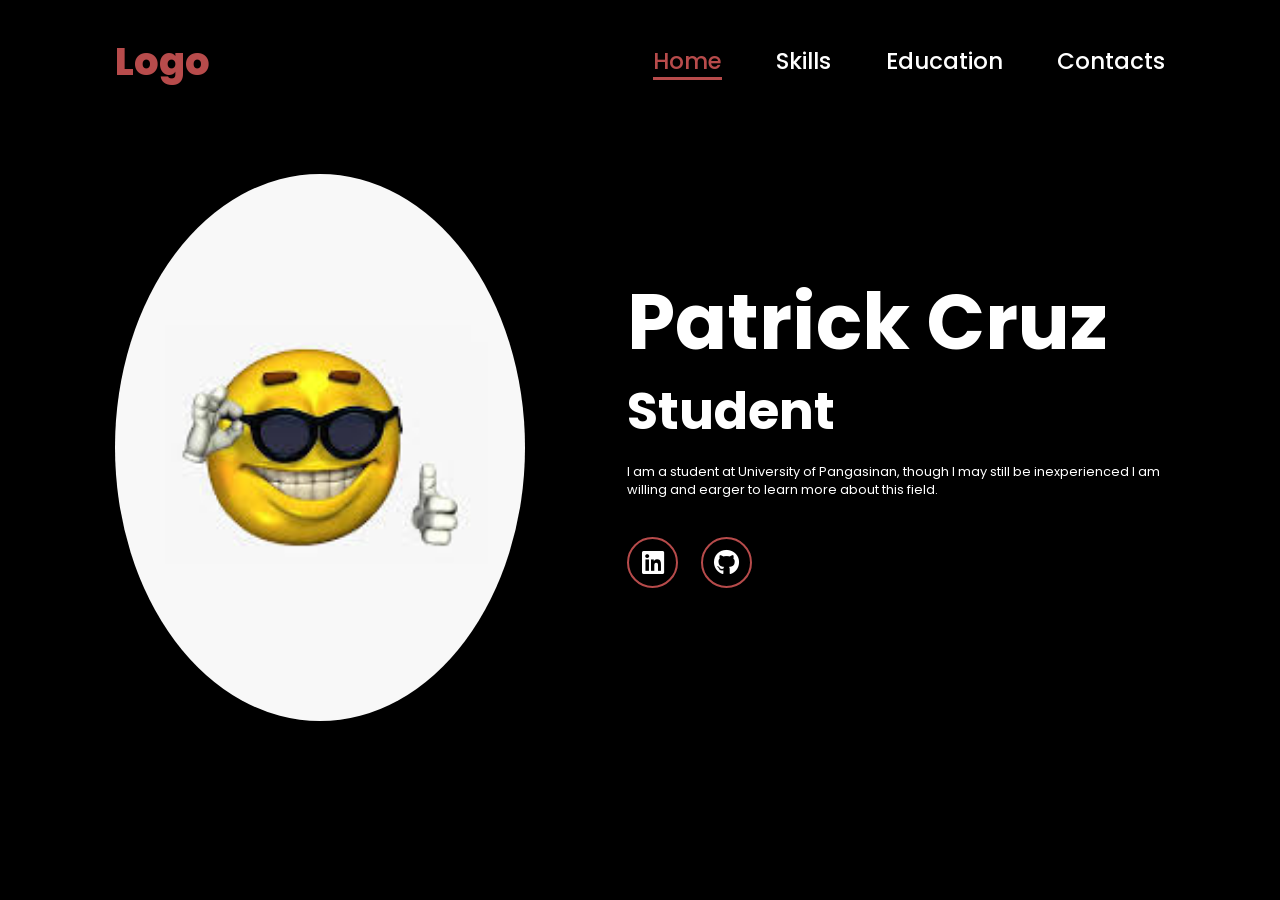
==== index.html @ 8e13d336 "Update index.html" ====
<!DOCTYPE html>
<html lang="en">
<head>
    <meta charset="UTF-8">
    <meta name="viewport" content="width=device-width, initial-scale=1.0">
    <link rel="stylesheet" href="https://cdnjs.cloudflare.com/ajax/libs/font-awesome/6.5.2/css/all.min.css">
    <link rel="stylesheet" href="style.css">
    <title>Patrick Cruz's Portfolio</title>
</head>
<body>
    <header>
        <a href="" class="logo">Logo</a>
        <nav>
            <a href="#" class="active">Home</a>
            <a href="#">Skills</a>
            <a href="#">Education</a>
            <a href="#">Contacts</a>
        </nav>
    </header>
    <section class="home">
        <div class="home-pfp">
            <img src="Images\filler.png" alt="Picture of me">
        </div>
        <div class="home-content">
            <h1>Patrick Cruz</h1>
            <h3>Student</h3>
            <p>
                I am a student at University of Pangasinan, though I may still be inexperienced I am willing
                and earger to learn more about this field.
            </p>
            <div class="social-icns">
                <a href="https://www.linkedin.com/in/cruz-patrick0921/"><i class="fa-brands fa-linkedin"></i></a>
                <a href="https://github.com/Aerythox"><i class="fa-brands fa-github"></i></a>
            </div>
        </div>

    </section>
</body>
</html>
---- style.css ----
@import url('https://fonts.googleapis.com/css2?family=Poppins:wght@100;200;300;400;500;600&display=swap%27');

*{
    margin: 0;
    padding: 0;
    box-sizing: border-box;
    text-decoration: none;
    border: none;
    outline: none;
    font-family: 'Poppins', sans-serif;
}

html{
    font-size: 80%;
}

body{
    width: 100%;
    height: 100vh;
    overflow-x: hidden;
    background-color: black;
    color: white;
}

header{
    margin-top: 20px;
    position: fixed;
    left: 0;
    right: 0;
    width: 100%;
    padding: 1rem 9%;
    background-color: transparent;
    filter: drop-shadow(10px);
    display: flex;
    justify-content: space-between;
    align-items: center;
    z-index: 100;
}

.logo{
    font-size: 3rem;
    color: #b74b4b;
    font-weight: 800;
    cursor: pointer;
    transition: 0.5 ease;
}

.logo:hover{
    transform: scale(1.1);
}

nav a{
    font-size: 1.8rem;
    color: white;
    margin-left: 4rem;
    font-weight: 500;
    transition: 0.3 ease;
    border-bottom: 3px solid transparent;
}

nav a:hover,
nav a.active{
    color: #b74b4b;
    border-bottom: 3px solid #b74b4b;

}

@media(max-width:995px){
    nav{
        position: absolute;
        top: 100%;
        right: 0;
        width: 40%;
        border-left: 3px solid #b74b4b;
        border-bottom: 3px solid #b74b4b;
        border-bottom-left-radius: 2rem;
        padding: 1rem solid;
        background-color: #161616;
        border-top: 0.1rem solid rgba(0, 0, 0, 1);
    }

    nav.active{
        display: block;
    }

    nav a{
        display: block;
        font-size: 2rem;
        margin: 3rem 0rem;
    }

    nav a:hover,
    nav a.active{
        padding: 1 rem;
        border-radius: 0.5rem;
        border-bottom: 0.5rem solid #b74b4b;
    }
}

section{
    min-height: 100vh;
    padding: 5rem 9% 5rem;
}

.home{
    display: flex;
    justify-content: center;
    align-items: center;
    gap: 8rem;
    background-color: black;
}

.home-content h1{
    font-size: 6rem;
    font-weight: 700;
    line-height: 1.3;
}

span{
    color: #b74b4b;
}

.home-content h3{
    font-size: 4rem;
    margin-bottom: 1rem;
    font-weight: 700;
}

.home-pfp{
    border-radius: 50%;
}

.home-pfp img{
    position: relative;
    width: 32vw;
    border-radius: 50%;
    box-shadow: 0 0 25px solid #b74b4b;
    cursor: pointer;
    transition: 0.2 linear;
}

.home-pfp img:hover{
    font-size: 1.8rem;
    font-weight: 500;
}

.social-icns a{
     display: inline-flex;
     justify-content: center;
     align-items: center;
     width: 4rem;
     height: 4rem;
     background-color: transparent;
     border: 0.2rem solid #b74b4b;
     font-size: 2rem;
     border-radius: 50%;
     margin: 3rem 1.5rem 3rem 0;
     transition: 0.3 ease;
     color: white;
}

.social-icns a:hover{
    color: black;
    transform: scale(1.3) translateY(-5px);
    background-color: #b74b4b;
    box-shadow: 0 0 25px #b74b4b;
}
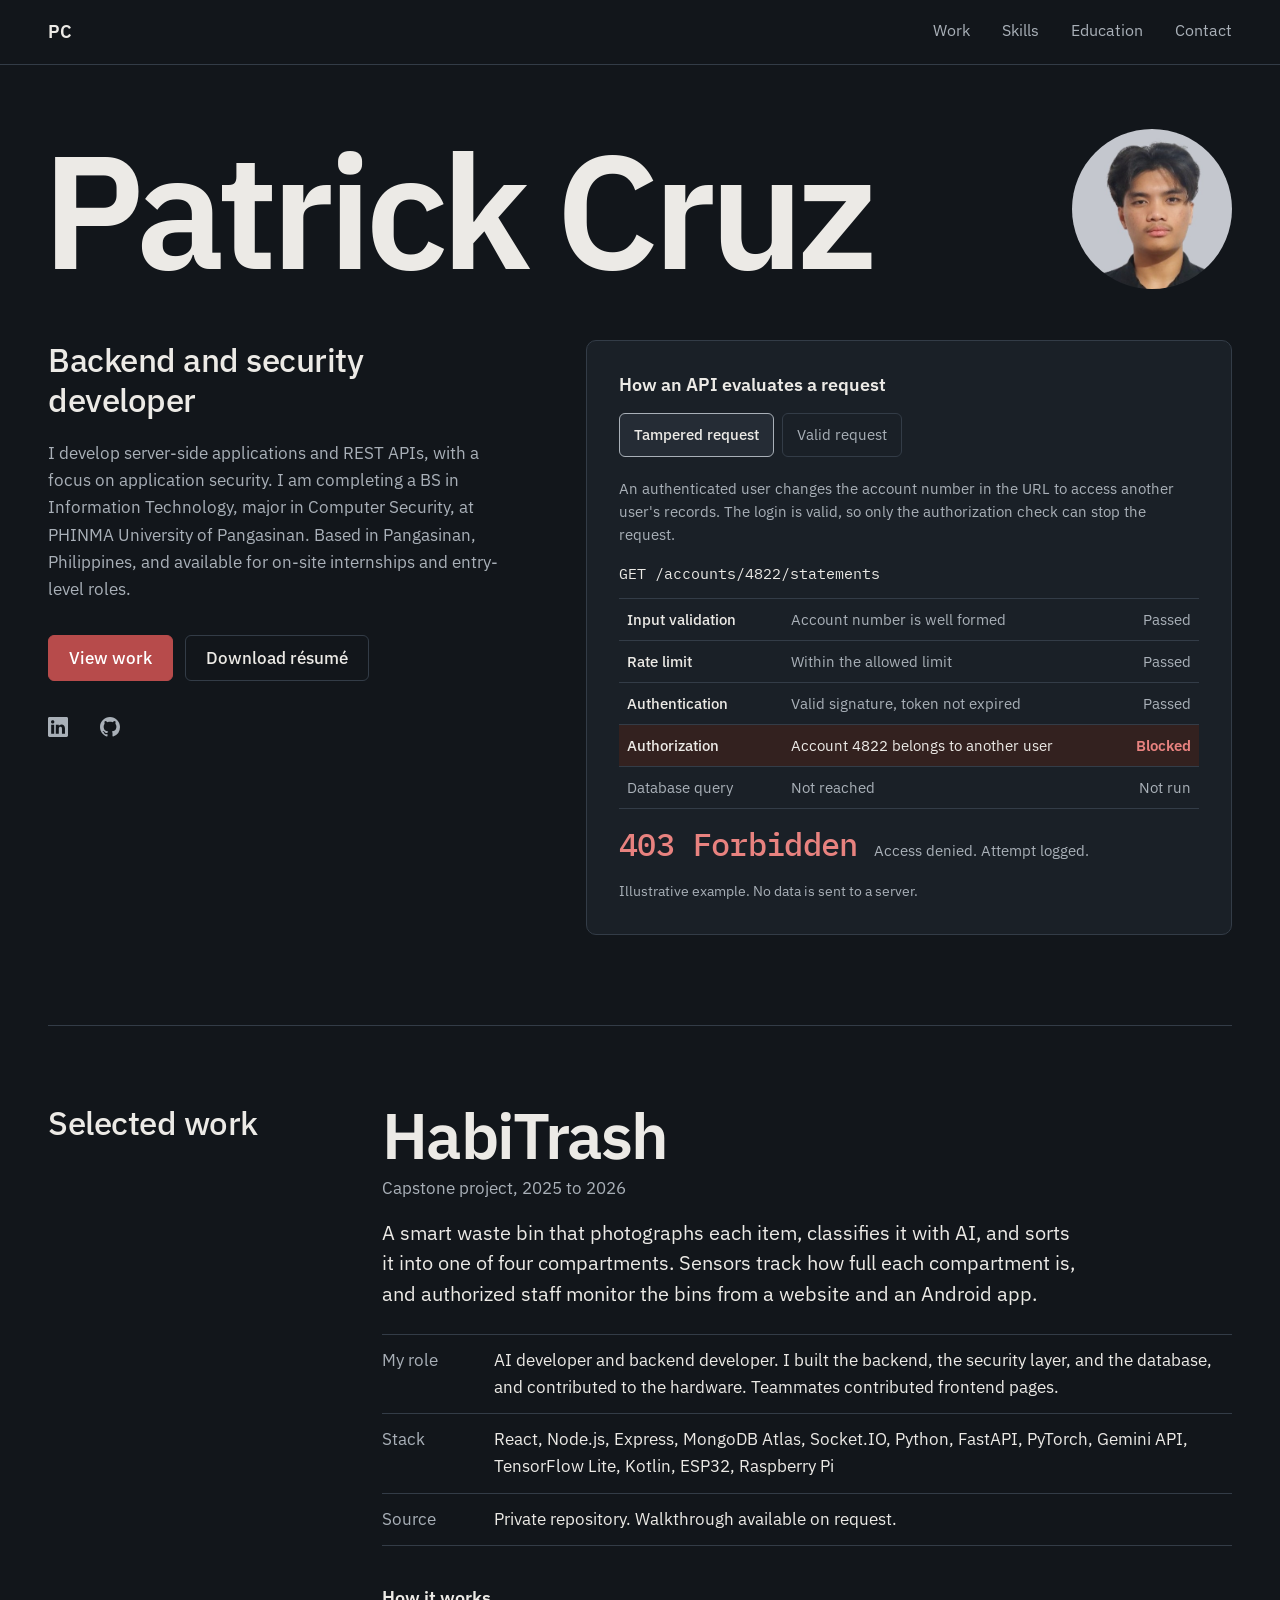
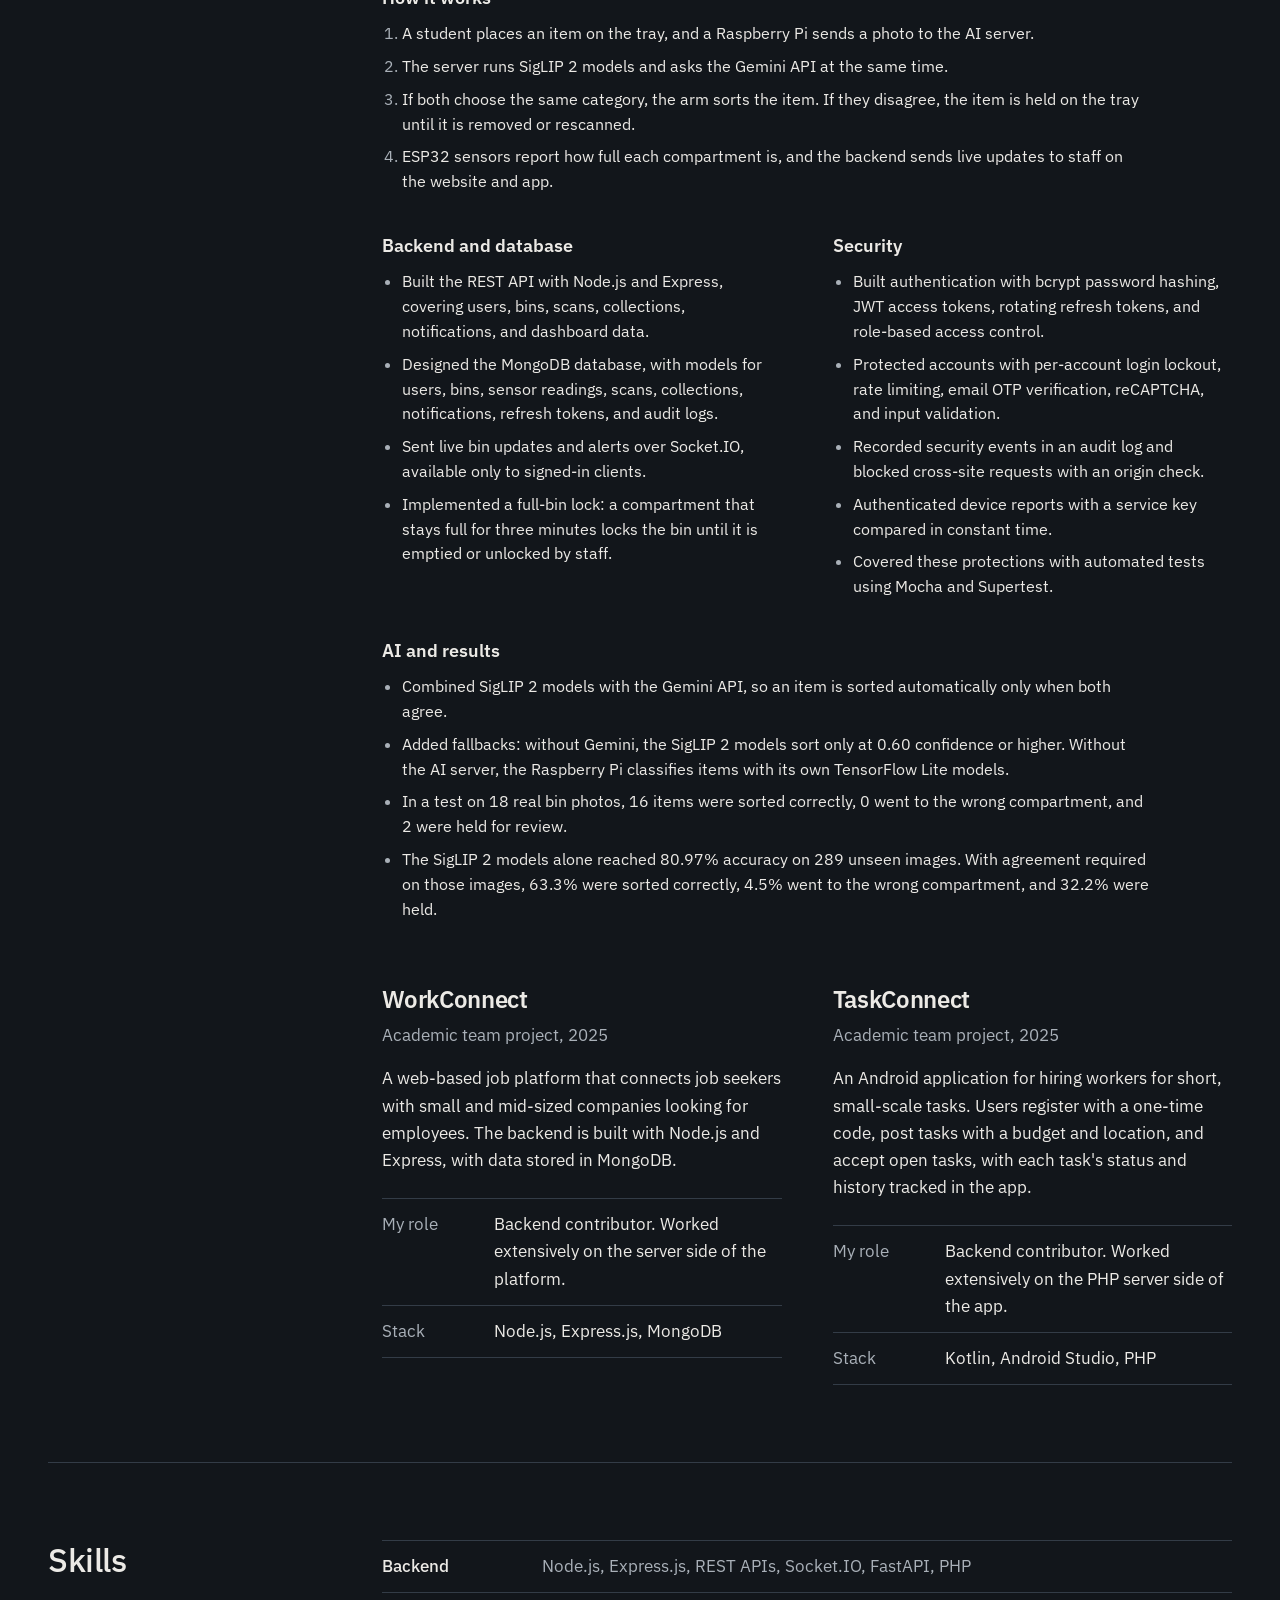
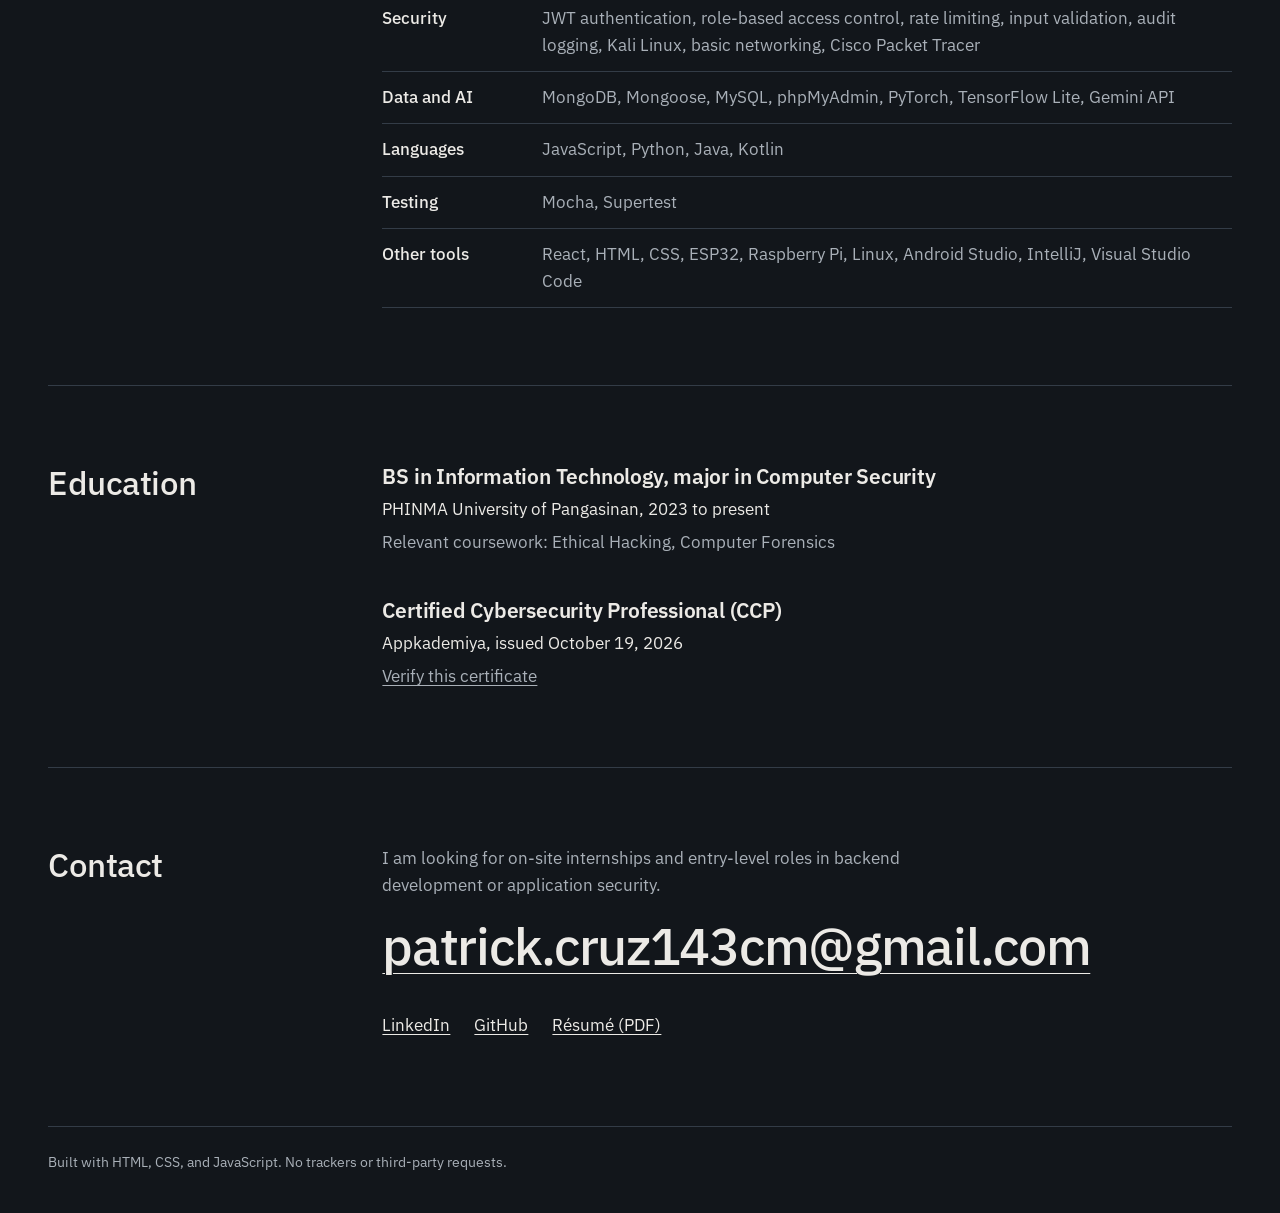
==== commit fe63d253: "ver11.5.26 Major rework" ====
--- a/index.html
+++ b/index.html
@@ -1,39 +1,236 @@
-<!DOCTYPE html>
-<html lang="en">
-<head>
-    <meta charset="UTF-8">
-    <meta name="viewport" content="width=device-width, initial-scale=1.0">
-    <link rel="stylesheet" href="https://cdnjs.cloudflare.com/ajax/libs/font-awesome/6.5.2/css/all.min.css">
-    <link rel="stylesheet" href="style.css">
-    <title>Patrick Cruz's Portfolio</title>
-</head>
-<body>
-    <header>
-        <a href="" class="logo">Logo</a>
-        <nav>
-            <a href="#" class="active">Home</a>
-            <a href="#">Skills</a>
-            <a href="#">Education</a>
-            <a href="#">Contacts</a>
-        </nav>
-    </header>
-    <section class="home">
-        <div class="home-pfp">
-            <img src="Images\filler.png" alt="Picture of me">
-        </div>
-        <div class="home-content">
-            <h1>Patrick Cruz</h1>
-            <h3>Student</h3>
-            <p>
-                I am a student at University of Pangasinan, though I may still be inexperienced I am willing
-                and earger to learn more about this field.
-            </p>
-            <div class="social-icns">
-                <a href="https://www.linkedin.com/in/cruz-patrick0921/"><i class="fa-brands fa-linkedin"></i></a>
-                <a href="https://github.com/Aerythox"><i class="fa-brands fa-github"></i></a>
-            </div>
-        </div>
-
-    </section>
-</body>
-</html>+<!DOCTYPE html>
+<html lang="en">
+<head>
+    <meta charset="UTF-8">
+    <meta name="viewport" content="width=device-width, initial-scale=1">
+    <meta http-equiv="Content-Security-Policy" content="default-src 'none'; style-src 'self'; script-src 'self'; font-src 'self'; img-src 'self'; base-uri 'none'; form-action 'none'">
+    <meta name="referrer" content="no-referrer">
+    <title>Patrick Cruz, backend and security developer</title>
+    <meta name="description" content="Patrick Cruz is a backend and security developer completing a BS in Information Technology, major in Computer Security, at PHINMA University of Pangasinan. Based in Pangasinan, Philippines, and available for on-site internships and entry-level roles.">
+    <link rel="canonical" href="https://aerythox.github.io/">
+    <meta property="og:type" content="website">
+    <meta property="og:url" content="https://aerythox.github.io/">
+    <meta property="og:title" content="Patrick Cruz, backend and security developer">
+    <meta property="og:description" content="Backend and security developer based in Pangasinan, Philippines. Available for on-site internships and entry-level roles.">
+    <meta property="og:image" content="https://aerythox.github.io/assets/img/social-preview.png">
+    <meta property="og:image:alt" content="Patrick Cruz, backend and security developer">
+    <meta name="twitter:card" content="summary_large_image">
+    <link rel="icon" href="favicon.svg" type="image/svg+xml">
+    <link rel="preload" href="assets/fonts/ibm-plex-sans-latin-600-normal.woff2" as="font" type="font/woff2" crossorigin>
+    <link rel="stylesheet" href="style.css">
+    <script src="script.js" defer></script>
+</head>
+<body>
+    <a class="skip-link" href="#main">Skip to content</a>
+
+    <header class="site-header">
+        <div class="page site-header-inner">
+            <a class="monogram" href="#top" aria-label="Patrick Cruz, back to top">PC</a>
+            <button class="menu-toggle" type="button" aria-expanded="false" aria-controls="site-nav">Menu</button>
+            <nav id="site-nav" class="site-nav" aria-label="Main">
+                <a href="#work">Work</a>
+                <a href="#skills">Skills</a>
+                <a href="#education">Education</a>
+                <a href="#contact">Contact</a>
+            </nav>
+        </div>
+    </header>
+
+    <main id="main">
+        <section id="top" class="hero page">
+            <div class="hero-top">
+                <h1 class="hero-name">Patrick Cruz</h1>
+                <img class="hero-photo" src="assets/img/patrick-cruz.jpg" width="391" height="391" alt="Portrait of Patrick Cruz">
+            </div>
+
+            <div class="hero-grid">
+                <div class="hero-intro">
+                    <p class="hero-role">Backend and security developer</p>
+                    <p class="hero-summary">
+                        I develop server-side applications and REST APIs, with a focus on application security.
+                        I am completing a BS in Information Technology, major in Computer Security, at PHINMA
+                        University of Pangasinan. Based in Pangasinan, Philippines, and available for on-site
+                        internships and entry-level roles.
+                    </p>
+                    <div class="hero-actions">
+                        <a class="button button-primary" href="#work">View work</a>
+                        <a class="button" href="resume.pdf">Download résumé</a>
+                    </div>
+                    <div class="social-links">
+                        <a href="https://www.linkedin.com/in/cruz-patrick0921/" rel="noopener" aria-label="Patrick Cruz on LinkedIn">
+                            <svg viewBox="0 0 16 16" width="20" height="20" aria-hidden="true" focusable="false"><path fill="currentColor" d="M0 1.146C0 .513.526 0 1.175 0h13.65C15.474 0 16 .513 16 1.146v13.708c0 .633-.526 1.146-1.175 1.146H1.175C.526 16 0 15.487 0 14.854V1.146zm4.943 12.248V6.169H2.542v7.225h2.401zm-1.2-8.212c.837 0 1.358-.554 1.358-1.248-.015-.709-.52-1.248-1.342-1.248-.822 0-1.359.54-1.359 1.248 0 .694.521 1.248 1.327 1.248h.016zm4.908 8.212V9.359c0-.216.016-.432.08-.586.173-.431.568-.878 1.232-.878.869 0 1.216.662 1.216 1.634v3.865h2.401V9.25c0-2.22-1.184-3.252-2.764-3.252-1.274 0-1.845.7-2.165 1.193v.025h-.016a5.54 5.54 0 0 1 .016-.025V6.169h-2.4c.03.678 0 7.225 0 7.225h2.4z"/></svg>
+                        </a>
+                        <a href="https://github.com/Aerythox" rel="noopener" aria-label="Patrick Cruz on GitHub">
+                            <svg viewBox="0 0 16 16" width="20" height="20" aria-hidden="true" focusable="false"><path fill="currentColor" d="M8 0C3.58 0 0 3.58 0 8c0 3.54 2.29 6.53 5.47 7.59.4.07.55-.17.55-.38 0-.19-.01-.82-.01-1.49-2.01.37-2.53-.49-2.69-.94-.09-.23-.48-.94-.82-1.13-.28-.15-.68-.52-.01-.53.63-.01 1.08.58 1.23.82.72 1.21 1.87.87 2.33.66.07-.52.28-.87.51-1.07-1.78-.2-3.64-.89-3.64-3.95 0-.87.31-1.59.82-2.15-.08-.2-.36-1.02.08-2.12 0 0 .67-.21 2.2.82.64-.18 1.32-.27 2-.27.68 0 1.36.09 2 .27 1.53-1.04 2.2-.82 2.2-.82.44 1.1.16 1.92.08 2.12.51.56.82 1.27.82 2.15 0 3.07-1.87 3.75-3.65 3.95.29.25.54.73.54 1.48 0 1.07-.01 1.93-.01 2.2 0 .21.15.46.55.38A8.013 8.013 0 0016 8c0-4.42-3.58-8-8-8z"/></svg>
+                        </a>
+                    </div>
+                </div>
+
+                <section class="trace" aria-labelledby="trace-title">
+                    <h2 id="trace-title" class="trace-title">How an API evaluates a request</h2>
+                    <div class="trace-controls" role="group" aria-label="Choose a request">
+                        <button type="button" class="trace-option" data-trace="changed" aria-pressed="true">Tampered request</button>
+                        <button type="button" class="trace-option" data-trace="valid" aria-pressed="false">Valid request</button>
+                    </div>
+
+                    <div class="trace-case" data-trace-case="changed">
+                        <p class="trace-explain">An authenticated user changes the account number in the URL to access another user's records. The login is valid, so only the authorization check can stop the request.</p>
+                        <p class="trace-request"><code>GET /accounts/4822/statements</code></p>
+                        <ol class="trace-steps">
+                            <li><span class="step-name">Input validation</span><span class="step-detail">Account number is well formed</span><span class="step-status">Passed</span></li>
+                            <li><span class="step-name">Rate limit</span><span class="step-detail">Within the allowed limit</span><span class="step-status">Passed</span></li>
+                            <li><span class="step-name">Authentication</span><span class="step-detail">Valid signature, token not expired</span><span class="step-status">Passed</span></li>
+                            <li class="is-blocked"><span class="step-name">Authorization</span><span class="step-detail">Account 4822 belongs to another user</span><span class="step-status">Blocked</span></li>
+                            <li class="is-skipped"><span class="step-name">Database query</span><span class="step-detail">Not reached</span><span class="step-status">Not run</span></li>
+                        </ol>
+                        <p class="trace-result is-blocked"><code>403 Forbidden</code><span>Access denied. Attempt logged.</span></p>
+                    </div>
+
+                    <div class="trace-case" data-trace-case="valid">
+                        <p class="trace-explain">The same user requests their own account. All checks pass, and the query uses bound parameters so that input cannot alter it.</p>
+                        <p class="trace-request"><code>GET /accounts/4821/statements</code></p>
+                        <ol class="trace-steps">
+                            <li><span class="step-name">Input validation</span><span class="step-detail">Account number is well formed</span><span class="step-status">Passed</span></li>
+                            <li><span class="step-name">Rate limit</span><span class="step-detail">Within the allowed limit</span><span class="step-status">Passed</span></li>
+                            <li><span class="step-name">Authentication</span><span class="step-detail">Valid signature, token not expired</span><span class="step-status">Passed</span></li>
+                            <li><span class="step-name">Authorization</span><span class="step-detail">Account 4821 belongs to this user</span><span class="step-status">Passed</span></li>
+                            <li><span class="step-name">Database query</span><span class="step-detail">Parameterized query executed</span><span class="step-status">Passed</span></li>
+                        </ol>
+                        <p class="trace-result"><code>200 OK</code><span>Records returned.</span></p>
+                    </div>
+
+                    <p class="trace-note">Illustrative example. No data is sent to a server.</p>
+                </section>
+            </div>
+        </section>
+
+        <section id="work" class="section page" aria-labelledby="work-title">
+            <h2 id="work-title" class="section-title">Selected work</h2>
+            <div class="section-body">
+                <article class="project project-featured">
+                    <h3 class="project-name">HabiTrash</h3>
+                    <p class="project-meta">Capstone project, 2025 to 2026</p>
+                    <p class="project-summary">A smart waste bin that photographs each item, classifies it with AI, and sorts it into one of four compartments. Sensors track how full each compartment is, and authorized staff monitor the bins from a website and an Android app.</p>
+                    <dl class="facts">
+                        <div><dt>My role</dt><dd>AI developer and backend developer. I built the backend, the security layer, and the database, and contributed to the hardware. Teammates contributed frontend pages.</dd></div>
+                        <div><dt>Stack</dt><dd>React, Node.js, Express, MongoDB Atlas, Socket.IO, Python, FastAPI, PyTorch, Gemini API, TensorFlow Lite, Kotlin, ESP32, Raspberry Pi</dd></div>
+                        <div><dt>Source</dt><dd>Private repository. Walkthrough available on request.</dd></div>
+                    </dl>
+
+                    <div class="case-details">
+                        <div class="case-block case-block-wide">
+                            <h4>How it works</h4>
+                            <ol>
+                                <li>A student places an item on the tray, and a Raspberry Pi sends a photo to the AI server.</li>
+                                <li>The server runs SigLIP 2 models and asks the Gemini API at the same time.</li>
+                                <li>If both choose the same category, the arm sorts the item. If they disagree, the item is held on the tray until it is removed or rescanned.</li>
+                                <li>ESP32 sensors report how full each compartment is, and the backend sends live updates to staff on the website and app.</li>
+                            </ol>
+                        </div>
+
+                        <div class="case-block">
+                            <h4>Backend and database</h4>
+                            <ul>
+                                <li>Built the REST API with Node.js and Express, covering users, bins, scans, collections, notifications, and dashboard data.</li>
+                                <li>Designed the MongoDB database, with models for users, bins, sensor readings, scans, collections, notifications, refresh tokens, and audit logs.</li>
+                                <li>Sent live bin updates and alerts over Socket.IO, available only to signed-in clients.</li>
+                                <li>Implemented a full-bin lock: a compartment that stays full for three minutes locks the bin until it is emptied or unlocked by staff.</li>
+                            </ul>
+                        </div>
+
+                        <div class="case-block">
+                            <h4>Security</h4>
+                            <ul>
+                                <li>Built authentication with bcrypt password hashing, JWT access tokens, rotating refresh tokens, and role-based access control.</li>
+                                <li>Protected accounts with per-account login lockout, rate limiting, email OTP verification, reCAPTCHA, and input validation.</li>
+                                <li>Recorded security events in an audit log and blocked cross-site requests with an origin check.</li>
+                                <li>Authenticated device reports with a service key compared in constant time.</li>
+                                <li>Covered these protections with automated tests using Mocha and Supertest.</li>
+                            </ul>
+                        </div>
+
+                        <div class="case-block case-block-wide">
+                            <h4>AI and results</h4>
+                            <ul>
+                                <li>Combined SigLIP 2 models with the Gemini API, so an item is sorted automatically only when both agree.</li>
+                                <li>Added fallbacks: without Gemini, the SigLIP 2 models sort only at 0.60 confidence or higher. Without the AI server, the Raspberry Pi classifies items with its own TensorFlow Lite models.</li>
+                                <li>In a test on 18 real bin photos, 16 items were sorted correctly, 0 went to the wrong compartment, and 2 were held for review.</li>
+                                <li>The SigLIP 2 models alone reached 80.97% accuracy on 289 unseen images. With agreement required on those images, 63.3% were sorted correctly, 4.5% went to the wrong compartment, and 32.2% were held.</li>
+                            </ul>
+                        </div>
+                    </div>
+                </article>
+
+                <div class="project-pair">
+                    <article class="project">
+                        <h3 class="project-name">WorkConnect</h3>
+                        <p class="project-meta">Academic team project, 2025</p>
+                        <p class="project-summary">A web-based job platform that connects job seekers with small and mid-sized companies looking for employees. The backend is built with Node.js and Express, with data stored in MongoDB.</p>
+                        <dl class="facts">
+                            <div><dt>My role</dt><dd>Backend contributor. Worked extensively on the server side of the platform.</dd></div>
+                            <div><dt>Stack</dt><dd>Node.js, Express.js, MongoDB</dd></div>
+                        </dl>
+                    </article>
+
+                    <article class="project">
+                        <h3 class="project-name">TaskConnect</h3>
+                        <p class="project-meta">Academic team project, 2025</p>
+                        <p class="project-summary">An Android application for hiring workers for short, small-scale tasks. Users register with a one-time code, post tasks with a budget and location, and accept open tasks, with each task's status and history tracked in the app.</p>
+                        <dl class="facts">
+                            <div><dt>My role</dt><dd>Backend contributor. Worked extensively on the PHP server side of the app.</dd></div>
+                            <div><dt>Stack</dt><dd>Kotlin, Android Studio, PHP</dd></div>
+                        </dl>
+                    </article>
+                </div>
+            </div>
+        </section>
+
+        <section id="skills" class="section page" aria-labelledby="skills-title">
+            <h2 id="skills-title" class="section-title">Skills</h2>
+            <div class="section-body">
+                <dl class="facts facts-large">
+                    <div><dt>Backend</dt><dd>Node.js, Express.js, REST APIs, Socket.IO, FastAPI, PHP</dd></div>
+                    <div><dt>Security</dt><dd>JWT authentication, role-based access control, rate limiting, input validation, audit logging, Kali Linux, basic networking, Cisco Packet Tracer</dd></div>
+                    <div><dt>Data and AI</dt><dd>MongoDB, Mongoose, MySQL, phpMyAdmin, PyTorch, TensorFlow Lite, Gemini API</dd></div>
+                    <div><dt>Languages</dt><dd>JavaScript, Python, Java, Kotlin</dd></div>
+                    <div><dt>Testing</dt><dd>Mocha, Supertest</dd></div>
+                    <div><dt>Other tools</dt><dd>React, HTML, CSS, ESP32, Raspberry Pi, Linux, Android Studio, IntelliJ, Visual Studio Code</dd></div>
+                </dl>
+            </div>
+        </section>
+
+        <section id="education" class="section page" aria-labelledby="education-title">
+            <h2 id="education-title" class="section-title">Education</h2>
+            <div class="section-body credentials">
+                <article class="credential">
+                    <h3 class="credential-name">BS in Information Technology, major in Computer Security</h3>
+                    <p>PHINMA University of Pangasinan, 2023 to present</p>
+                    <p class="credential-detail">Relevant coursework: Ethical Hacking, Computer Forensics</p>
+                </article>
+                <article class="credential">
+                    <h3 class="credential-name">Certified Cybersecurity Professional (CCP)</h3>
+                    <p>Appkademiya, issued October 19, 2026</p>
+                    <p class="credential-detail"><a href="https://appkademiya.online/verify/CERT-CCP-CYBERSECURITY-PROFESSIONAL-20261019-12E59F4466FB" rel="noopener">Verify this certificate</a></p>
+                </article>
+            </div>
+        </section>
+
+        <section id="contact" class="section page" aria-labelledby="contact-title">
+            <h2 id="contact-title" class="section-title">Contact</h2>
+            <div class="section-body">
+                <p class="contact-intro">I am looking for on-site internships and entry-level roles in backend development or application security.</p>
+                <p class="contact-email"><a href="mailto:patrick.cruz143cm@gmail.com">patrick.cruz143cm@gmail.com</a></p>
+                <ul class="contact-links">
+                    <li><a href="https://www.linkedin.com/in/cruz-patrick0921/" rel="noopener">LinkedIn</a></li>
+                    <li><a href="https://github.com/Aerythox" rel="noopener">GitHub</a></li>
+                    <li><a href="resume.pdf">Résumé (PDF)</a></li>
+                </ul>
+            </div>
+        </section>
+    </main>
+
+    <footer class="site-footer page">
+        <p>Built with HTML, CSS, and JavaScript. No trackers or third-party requests.</p>
+    </footer>
+</body>
+</html>
--- a/style.css
+++ b/style.css
@@ -1,169 +1,747 @@
-@import url('https://fonts.googleapis.com/css2?family=Poppins:wght@100;200;300;400;500;600&display=swap%27');
-
-*{
+/* Fonts are self-hosted so the site makes no third-party requests. */
+@font-face {
+    font-family: "IBM Plex Sans";
+    src: url("assets/fonts/ibm-plex-sans-latin-400-normal.woff2") format("woff2");
+    font-weight: 400;
+    font-display: swap;
+}
+
+@font-face {
+    font-family: "IBM Plex Sans";
+    src: url("assets/fonts/ibm-plex-sans-latin-500-normal.woff2") format("woff2");
+    font-weight: 500;
+    font-display: swap;
+}
+
+@font-face {
+    font-family: "IBM Plex Sans";
+    src: url("assets/fonts/ibm-plex-sans-latin-600-normal.woff2") format("woff2");
+    font-weight: 600;
+    font-display: swap;
+}
+
+@font-face {
+    font-family: "IBM Plex Mono";
+    src: url("assets/fonts/ibm-plex-mono-latin-400-normal.woff2") format("woff2");
+    font-weight: 400;
+    font-display: swap;
+}
+
+@font-face {
+    font-family: "IBM Plex Mono";
+    src: url("assets/fonts/ibm-plex-mono-latin-500-normal.woff2") format("woff2");
+    font-weight: 500;
+    font-display: swap;
+}
+
+:root {
+    --ink: #12161b;
+    --panel: #1a2027;
+    --panel-raised: #252c35;
+    --rule: #333c47;
+    --text: #eceae6;
+    --text-muted: #a9b0b8;
+    --red: #e8827f;
+    --red-deep: #b74b4b;
+    --red-wash: #33211f;
+    --on-red: #ffffff;
+
+    --sans: "IBM Plex Sans", system-ui, sans-serif;
+    --mono: "IBM Plex Mono", ui-monospace, Consolas, monospace;
+
+    --gutter: clamp(1rem, 4vw, 3rem);
+    --header-height: 4rem;
+}
+
+*,
+*::before,
+*::after {
+    box-sizing: border-box;
+}
+
+* {
     margin: 0;
-    padding: 0;
-    box-sizing: border-box;
+}
+
+html {
+    scroll-behavior: smooth;
+    scroll-padding-top: calc(var(--header-height) + 1rem);
+    -webkit-text-size-adjust: 100%;
+}
+
+body {
+    min-height: 100vh;
+    background-color: var(--ink);
+    color: var(--text);
+    font-family: var(--sans);
+    font-size: 1.0625rem;
+    line-height: 1.6;
+}
+
+a {
+    color: inherit;
+}
+
+:focus-visible {
+    outline: 2px solid var(--text);
+    outline-offset: 3px;
+    border-radius: 2px;
+}
+
+code {
+    font-family: var(--mono);
+    font-size: inherit;
+}
+
+.page {
+    width: min(100% - 2 * var(--gutter), 78rem);
+    margin-inline: auto;
+}
+
+.skip-link {
+    position: absolute;
+    left: var(--gutter);
+    top: -4rem;
+    z-index: 20;
+    padding: 0.5rem 1rem;
+    background-color: var(--text);
+    color: var(--ink);
+    border-radius: 4px;
+}
+
+.skip-link:focus {
+    top: 0.75rem;
+}
+
+/* Header */
+
+.site-header {
+    position: sticky;
+    top: 0;
+    z-index: 10;
+    background-color: var(--ink);
+    border-bottom: 1px solid var(--rule);
+}
+
+.site-header-inner {
+    display: flex;
+    align-items: center;
+    justify-content: space-between;
+    min-height: var(--header-height);
+}
+
+.monogram {
+    font-weight: 600;
+    font-size: 1.125rem;
+    letter-spacing: -0.02em;
     text-decoration: none;
-    border: none;
-    outline: none;
-    font-family: 'Poppins', sans-serif;
-}
-
-html{
-    font-size: 80%;
-}
-
-body{
-    width: 100%;
-    height: 100vh;
-    overflow-x: hidden;
-    background-color: black;
-    color: white;
-}
-
-header{
-    margin-top: 20px;
-    position: fixed;
-    left: 0;
-    right: 0;
-    width: 100%;
-    padding: 1rem 9%;
-    background-color: transparent;
-    filter: drop-shadow(10px);
+}
+
+.site-nav {
     display: flex;
-    justify-content: space-between;
-    align-items: center;
-    z-index: 100;
-}
-
-.logo{
-    font-size: 3rem;
-    color: #b74b4b;
-    font-weight: 800;
-    cursor: pointer;
-    transition: 0.5 ease;
-}
-
-.logo:hover{
-    transform: scale(1.1);
-}
-
-nav a{
-    font-size: 1.8rem;
-    color: white;
-    margin-left: 4rem;
-    font-weight: 500;
-    transition: 0.3 ease;
-    border-bottom: 3px solid transparent;
-}
-
-nav a:hover,
-nav a.active{
-    color: #b74b4b;
-    border-bottom: 3px solid #b74b4b;
-
-}
-
-@media(max-width:995px){
-    nav{
+    gap: 2rem;
+}
+
+.site-nav a {
+    padding-block: 0.25rem;
+    font-size: 1rem;
+    text-decoration: none;
+    color: var(--text-muted);
+    border-bottom: 2px solid transparent;
+    transition: color 0.15s ease, border-color 0.15s ease;
+}
+
+.site-nav a:hover,
+.site-nav a[aria-current="true"] {
+    color: var(--text);
+    border-bottom-color: var(--red);
+}
+
+/* The menu button only appears when script.js can make it work. */
+.menu-toggle {
+    display: none;
+}
+
+@media (max-width: 40rem) {
+    .js .menu-toggle {
+        display: block;
+        min-height: 2.75rem;
+        padding: 0 1rem;
+        background: none;
+        color: var(--text);
+        font: inherit;
+        font-size: 1rem;
+        border: 1px solid var(--rule);
+        border-radius: 6px;
+        cursor: pointer;
+    }
+
+    .js .site-nav {
+        display: none;
         position: absolute;
         top: 100%;
+        left: 0;
         right: 0;
-        width: 40%;
-        border-left: 3px solid #b74b4b;
-        border-bottom: 3px solid #b74b4b;
-        border-bottom-left-radius: 2rem;
-        padding: 1rem solid;
-        background-color: #161616;
-        border-top: 0.1rem solid rgba(0, 0, 0, 1);
-    }
-
-    nav.active{
-        display: block;
-    }
-
-    nav a{
-        display: block;
-        font-size: 2rem;
-        margin: 3rem 0rem;
-    }
-
-    nav a:hover,
-    nav a.active{
-        padding: 1 rem;
-        border-radius: 0.5rem;
-        border-bottom: 0.5rem solid #b74b4b;
-    }
-}
-
-section{
-    min-height: 100vh;
-    padding: 5rem 9% 5rem;
-}
-
-.home{
+        flex-direction: column;
+        gap: 0;
+        padding: 0.5rem var(--gutter) 1rem;
+        background-color: var(--ink);
+        border-bottom: 1px solid var(--rule);
+    }
+
+    .js .site-nav.is-open {
+        display: flex;
+    }
+
+    .js .site-nav a {
+        padding-block: 0.75rem;
+        color: var(--text);
+        border-bottom: 1px solid var(--rule);
+    }
+
+    html:not(.js) .site-nav {
+        gap: 1rem;
+    }
+}
+
+/* Hero */
+
+.hero {
+    padding-block: clamp(2rem, 5vw, 4.5rem) clamp(3rem, 7vw, 6rem);
+}
+
+.hero-name {
+    font-size: clamp(3.25rem, 12.5vw, 11rem);
+    font-weight: 600;
+    line-height: 0.95;
+    letter-spacing: -0.04em;
+    margin-inline-start: -0.04em;
+}
+
+.hero-top {
     display: flex;
+    align-items: center;
+    justify-content: space-between;
+    gap: 2rem;
+}
+
+.hero-photo {
+    flex: none;
+    width: clamp(6rem, 12.5vw, 11rem);
+    height: auto;
+    border-radius: 50%;
+}
+
+.hero-grid {
+    display: grid;
+    grid-template-columns: minmax(0, 5fr) minmax(0, 7fr);
+    gap: clamp(2.5rem, 6vw, 6rem);
+    align-items: start;
+    margin-top: clamp(2rem, 4vw, 3.5rem);
+}
+
+.hero-role {
+    font-size: clamp(1.5rem, 2.6vw, 2.125rem);
+    font-weight: 500;
+    line-height: 1.2;
+    letter-spacing: -0.015em;
+}
+
+.hero-summary {
+    max-width: 34rem;
+    margin-top: 1.25rem;
+    color: var(--text-muted);
+}
+
+.hero-actions {
+    display: flex;
+    flex-wrap: wrap;
+    gap: 0.75rem;
+    margin-top: 2rem;
+}
+
+.button {
+    display: inline-flex;
+    align-items: center;
+    min-height: 2.875rem;
+    padding: 0 1.25rem;
+    font-weight: 500;
+    text-decoration: none;
+    border: 1px solid var(--rule);
+    border-radius: 6px;
+    transition: background-color 0.15s ease, border-color 0.15s ease;
+}
+
+.button:hover {
+    background-color: var(--panel-raised);
+    border-color: var(--text-muted);
+}
+
+.button-primary {
+    background-color: var(--red-deep);
+    border-color: var(--red-deep);
+    color: var(--on-red);
+}
+
+.button-primary:hover {
+    background-color: var(--text);
+    border-color: var(--text);
+    color: var(--ink);
+}
+
+.social-links {
+    display: flex;
+    gap: 0.5rem;
+    margin-top: 1.5rem;
+    margin-inline-start: -0.75rem;
+}
+
+.social-links a {
+    display: inline-flex;
+    align-items: center;
     justify-content: center;
-    align-items: center;
-    gap: 8rem;
-    background-color: black;
-}
-
-.home-content h1{
-    font-size: 6rem;
-    font-weight: 700;
+    width: 2.75rem;
+    height: 2.75rem;
+    color: var(--text-muted);
+    transition: color 0.15s ease;
+}
+
+.social-links a:hover {
+    color: var(--text);
+}
+
+/* Request trace: the one bold element on the page. */
+
+.trace {
+    padding: clamp(1.25rem, 2.5vw, 2rem);
+    background-color: var(--panel);
+    border: 1px solid var(--rule);
+    border-radius: 10px;
+}
+
+.trace-title {
+    font-size: 1.125rem;
+    font-weight: 600;
     line-height: 1.3;
 }
 
-span{
-    color: #b74b4b;
-}
-
-.home-content h3{
-    font-size: 4rem;
-    margin-bottom: 1rem;
-    font-weight: 700;
-}
-
-.home-pfp{
-    border-radius: 50%;
-}
-
-.home-pfp img{
-    position: relative;
-    width: 32vw;
-    border-radius: 50%;
-    box-shadow: 0 0 25px solid #b74b4b;
+/* Without JavaScript nothing can be switched, so both cases are shown. */
+.trace-controls {
+    display: none;
+}
+
+.js .trace-controls {
+    display: flex;
+    flex-wrap: wrap;
+    gap: 0.5rem;
+    margin-top: 1rem;
+}
+
+.trace-option {
+    min-height: 2.75rem;
+    padding: 0 0.875rem;
+    background: none;
+    color: var(--text-muted);
+    font: inherit;
+    font-size: 0.9375rem;
+    border: 1px solid var(--rule);
+    border-radius: 6px;
     cursor: pointer;
-    transition: 0.2 linear;
-}
-
-.home-pfp img:hover{
-    font-size: 1.8rem;
-    font-weight: 500;
-}
-
-.social-icns a{
-     display: inline-flex;
-     justify-content: center;
-     align-items: center;
-     width: 4rem;
-     height: 4rem;
-     background-color: transparent;
-     border: 0.2rem solid #b74b4b;
-     font-size: 2rem;
-     border-radius: 50%;
-     margin: 3rem 1.5rem 3rem 0;
-     transition: 0.3 ease;
-     color: white;
-}
-
-.social-icns a:hover{
-    color: black;
-    transform: scale(1.3) translateY(-5px);
-    background-color: #b74b4b;
-    box-shadow: 0 0 25px #b74b4b;
-}
-
-
+    transition: color 0.15s ease, background-color 0.15s ease;
+}
+
+.trace-option:hover {
+    color: var(--text);
+}
+
+.trace-option[aria-pressed="true"] {
+    background-color: var(--panel-raised);
+    border-color: var(--text-muted);
+    color: var(--text);
+    font-weight: 500;
+}
+
+.trace-case {
+    margin-top: 1.25rem;
+}
+
+.trace-case[hidden] {
+    display: none;
+}
+
+.trace-explain {
+    max-width: 44rem;
+    color: var(--text-muted);
+    font-size: 0.9375rem;
+    line-height: 1.55;
+}
+
+.trace-request {
+    margin-top: 1rem;
+    font-size: 0.9375rem;
+    overflow-wrap: anywhere;
+}
+
+.trace-steps {
+    margin-top: 0.75rem;
+    padding: 0;
+    list-style: none;
+    border-top: 1px solid var(--rule);
+}
+
+.trace-steps li {
+    display: grid;
+    grid-template-columns: 9.5rem minmax(0, 1fr) 4.25rem;
+    gap: 0.75rem;
+    align-items: baseline;
+    padding: 0.625rem 0.5rem;
+    font-size: 0.9375rem;
+    line-height: 1.4;
+    border-bottom: 1px solid var(--rule);
+    animation: step-in 0.2s ease both;
+}
+
+.trace-steps li:nth-child(2) { animation-delay: 0.14s; }
+.trace-steps li:nth-child(3) { animation-delay: 0.28s; }
+.trace-steps li:nth-child(4) { animation-delay: 0.42s; }
+.trace-steps li:nth-child(5) { animation-delay: 0.56s; }
+
+.step-name {
+    font-weight: 500;
+}
+
+.step-detail {
+    color: var(--text-muted);
+}
+
+.step-status {
+    text-align: right;
+    color: var(--text-muted);
+}
+
+.trace-steps .is-blocked {
+    background-color: var(--red-wash);
+}
+
+.trace-steps .is-blocked .step-name,
+.trace-steps .is-blocked .step-detail {
+    color: var(--text);
+}
+
+.trace-steps .is-blocked .step-status {
+    color: var(--red);
+    font-weight: 600;
+}
+
+.trace-steps .is-skipped > * {
+    color: var(--text-muted);
+    font-weight: 400;
+}
+
+.trace-result {
+    display: flex;
+    flex-wrap: wrap;
+    align-items: baseline;
+    gap: 0.25rem 1rem;
+    margin-top: 1rem;
+    color: var(--text-muted);
+    font-size: 0.9375rem;
+    animation: step-in 0.2s ease 0.7s both;
+}
+
+.trace-result code {
+    color: var(--text);
+    font-size: clamp(1.5rem, 3vw, 2rem);
+    font-weight: 500;
+    letter-spacing: -0.02em;
+    line-height: 1.2;
+}
+
+.trace-result.is-blocked code {
+    color: var(--red);
+}
+
+.trace-note {
+    margin-top: 1rem;
+    color: var(--text-muted);
+    font-size: 0.875rem;
+}
+
+@keyframes step-in {
+    from { opacity: 0; }
+    to { opacity: 1; }
+}
+
+/* Page sections */
+
+.section {
+    display: grid;
+    grid-template-columns: minmax(0, 1fr) minmax(0, 3fr);
+    gap: clamp(1.5rem, 4vw, 4rem);
+    padding-block: clamp(3rem, 6vw, 5.5rem);
+    border-top: 1px solid var(--rule);
+}
+
+.section-title {
+    font-size: clamp(1.5rem, 2.6vw, 2.125rem);
+    font-weight: 500;
+    line-height: 1.2;
+    letter-spacing: -0.015em;
+}
+
+.section-body {
+    min-width: 0;
+}
+
+.section-body a {
+    text-underline-offset: 0.2em;
+    transition: color 0.15s ease;
+}
+
+.section-body a:hover {
+    color: var(--red);
+}
+
+/* Projects */
+
+.project-name {
+    font-size: 1.5rem;
+    font-weight: 600;
+    line-height: 1.2;
+    letter-spacing: -0.015em;
+}
+
+.project-featured .project-name {
+    font-size: clamp(2.25rem, 5vw, 4rem);
+    line-height: 1;
+    letter-spacing: -0.03em;
+}
+
+.project-meta {
+    margin-top: 0.5rem;
+    color: var(--text-muted);
+}
+
+.project-summary {
+    max-width: 44rem;
+    margin-top: 1rem;
+}
+
+.project-featured .project-summary {
+    font-size: clamp(1.125rem, 1.6vw, 1.3125rem);
+    line-height: 1.5;
+}
+
+.project-pair {
+    display: grid;
+    grid-template-columns: repeat(2, minmax(0, 1fr));
+    gap: clamp(2rem, 4vw, 3.5rem);
+    margin-top: clamp(3rem, 5vw, 4.5rem);
+}
+
+.case-details {
+    display: grid;
+    grid-template-columns: repeat(2, minmax(0, 1fr));
+    gap: 2.5rem clamp(2rem, 4vw, 3.5rem);
+    margin-top: 2.5rem;
+}
+
+.case-block-wide {
+    grid-column: 1 / -1;
+}
+
+.case-block h4 {
+    font-size: 1.125rem;
+    font-weight: 600;
+    line-height: 1.3;
+}
+
+.case-block ol,
+.case-block ul {
+    max-width: 48rem;
+    margin-top: 0.75rem;
+    padding-inline-start: 1.25rem;
+    font-size: 1rem;
+    line-height: 1.55;
+}
+
+.case-block li + li {
+    margin-top: 0.5rem;
+}
+
+.case-block li::marker {
+    color: var(--text-muted);
+}
+
+/* Label and value rows, matching the rows in the request trace. */
+
+.facts {
+    margin-top: 1.5rem;
+    border-top: 1px solid var(--rule);
+}
+
+.facts > div {
+    display: grid;
+    grid-template-columns: 6rem minmax(0, 1fr);
+    gap: 1rem;
+    padding-block: 0.75rem;
+    border-bottom: 1px solid var(--rule);
+}
+
+.facts dt {
+    color: var(--text-muted);
+}
+
+.facts dd {
+    margin: 0;
+}
+
+.facts-large {
+    margin-top: 0;
+}
+
+.facts-large > div {
+    grid-template-columns: 9rem minmax(0, 1fr);
+}
+
+.facts-large dt {
+    color: var(--text);
+    font-weight: 500;
+}
+
+.facts-large dd {
+    color: var(--text-muted);
+}
+
+/* Education */
+
+.credentials {
+    display: grid;
+    gap: 2.5rem;
+}
+
+.credential-name {
+    font-size: 1.3125rem;
+    font-weight: 600;
+    line-height: 1.3;
+    letter-spacing: -0.01em;
+}
+
+.credential p {
+    margin-top: 0.375rem;
+}
+
+.credential .credential-detail {
+    color: var(--text-muted);
+}
+
+/* Contact */
+
+.contact-intro {
+    max-width: 38rem;
+    color: var(--text-muted);
+}
+
+.contact-email {
+    margin-top: 1rem;
+    font-size: clamp(1.25rem, 4.2vw, 3.25rem);
+    font-weight: 500;
+    line-height: 1.2;
+    letter-spacing: -0.025em;
+    overflow-wrap: anywhere;
+}
+
+.contact-email a {
+    text-decoration-thickness: 1px;
+    text-underline-offset: 0.15em;
+}
+
+.contact-links {
+    display: flex;
+    flex-wrap: wrap;
+    gap: 0.25rem 1.5rem;
+    margin-top: 1.5rem;
+    padding: 0;
+    list-style: none;
+}
+
+.contact-links a {
+    display: inline-block;
+    padding-block: 0.625rem;
+}
+
+.site-footer {
+    padding-block: 1.5rem 2.5rem;
+    color: var(--text-muted);
+    font-size: 0.875rem;
+    border-top: 1px solid var(--rule);
+}
+
+/* Error page */
+
+.error-page {
+    padding-block: clamp(4rem, 12vw, 9rem);
+}
+
+.error-page p {
+    margin-top: 1.25rem;
+    color: var(--text-muted);
+}
+
+.error-page a {
+    color: var(--text);
+    text-underline-offset: 0.2em;
+}
+
+/* Responsive */
+
+@media (max-width: 60rem) {
+    .hero-grid,
+    .section {
+        grid-template-columns: minmax(0, 1fr);
+    }
+}
+
+@media (max-width: 44rem) {
+    .project-pair,
+    .case-details {
+        grid-template-columns: minmax(0, 1fr);
+    }
+}
+
+@media (max-width: 34rem) {
+    .hero-top {
+        flex-direction: column-reverse;
+        align-items: flex-start;
+        gap: 1.25rem;
+    }
+
+    .trace-steps li {
+        grid-template-columns: minmax(0, 1fr) auto;
+        gap: 0.125rem 0.75rem;
+    }
+
+    .step-detail {
+        grid-column: 1 / -1;
+        grid-row: 2;
+    }
+
+    .facts > div,
+    .facts-large > div {
+        grid-template-columns: minmax(0, 1fr);
+        gap: 0.125rem;
+    }
+}
+
+@media (prefers-reduced-motion: reduce) {
+    html {
+        scroll-behavior: auto;
+    }
+
+    *,
+    *::before,
+    *::after {
+        animation: none !important;
+        transition: none !important;
+    }
+}
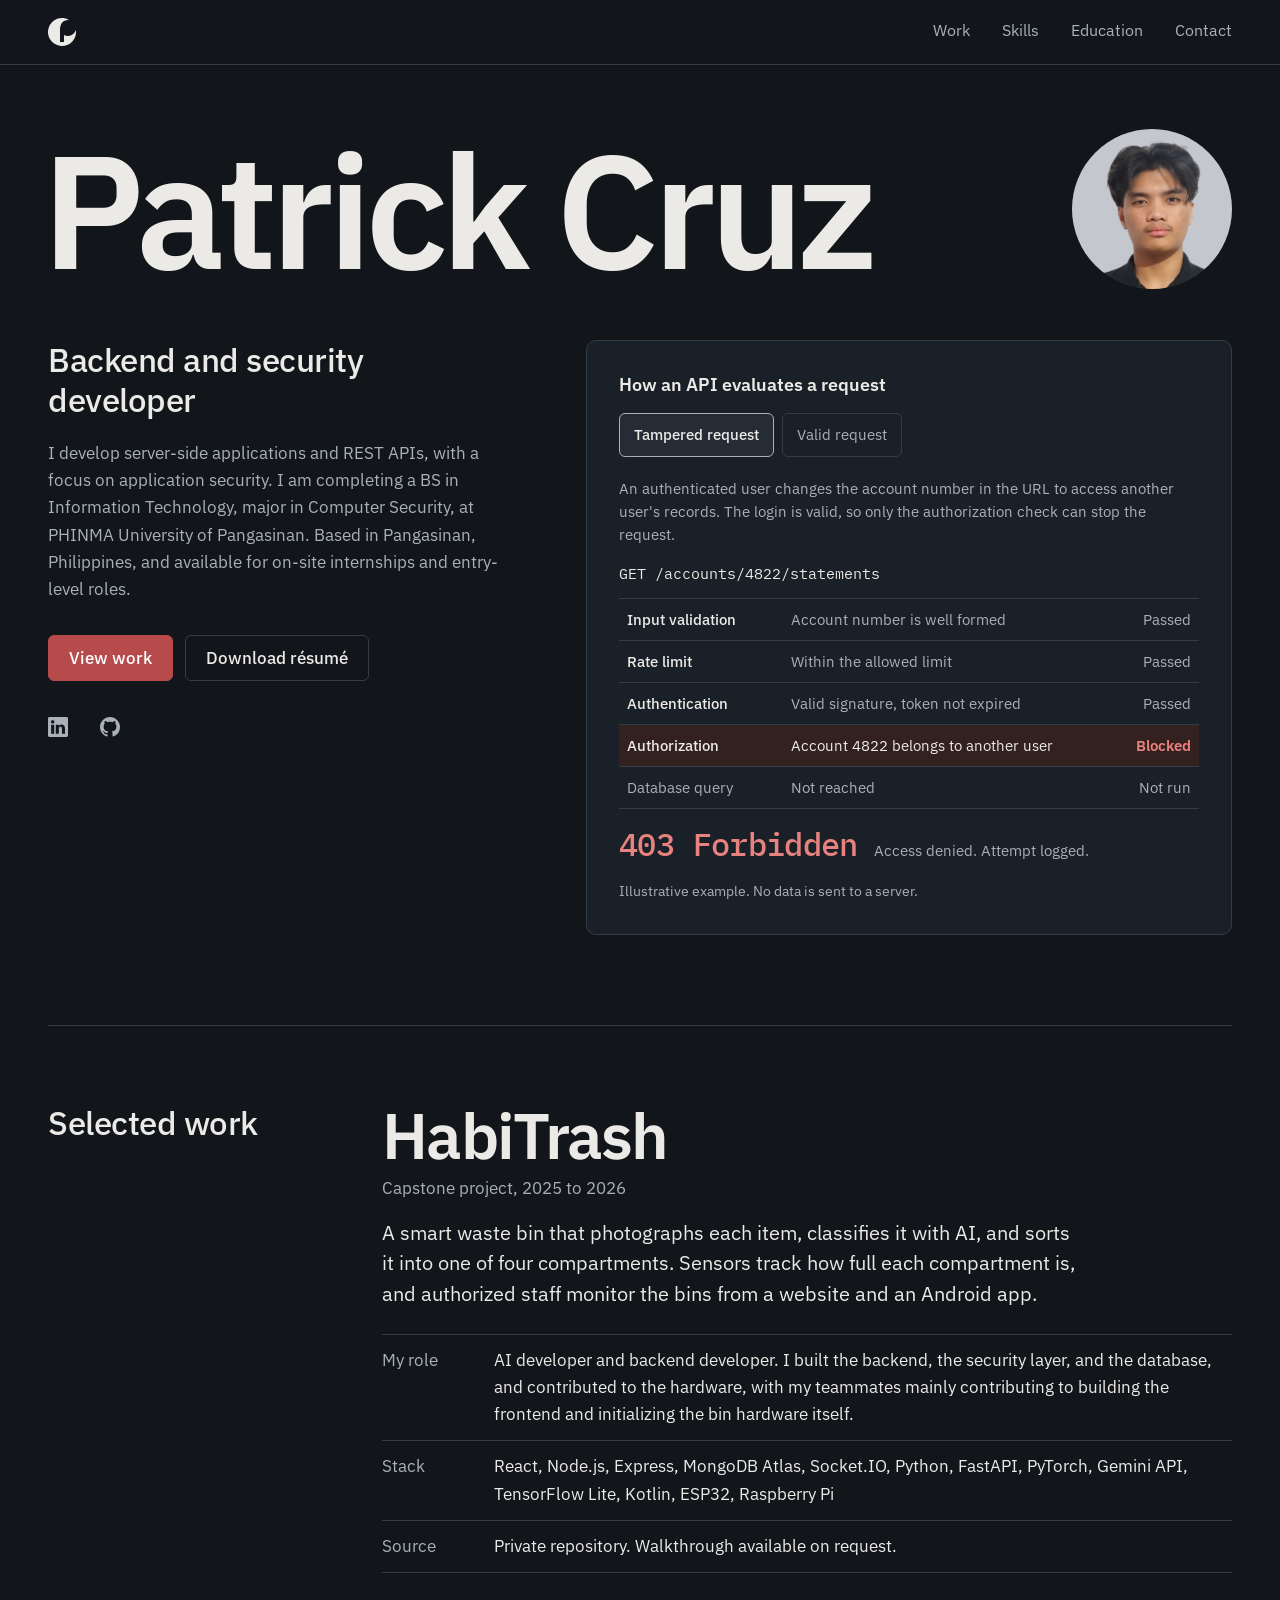
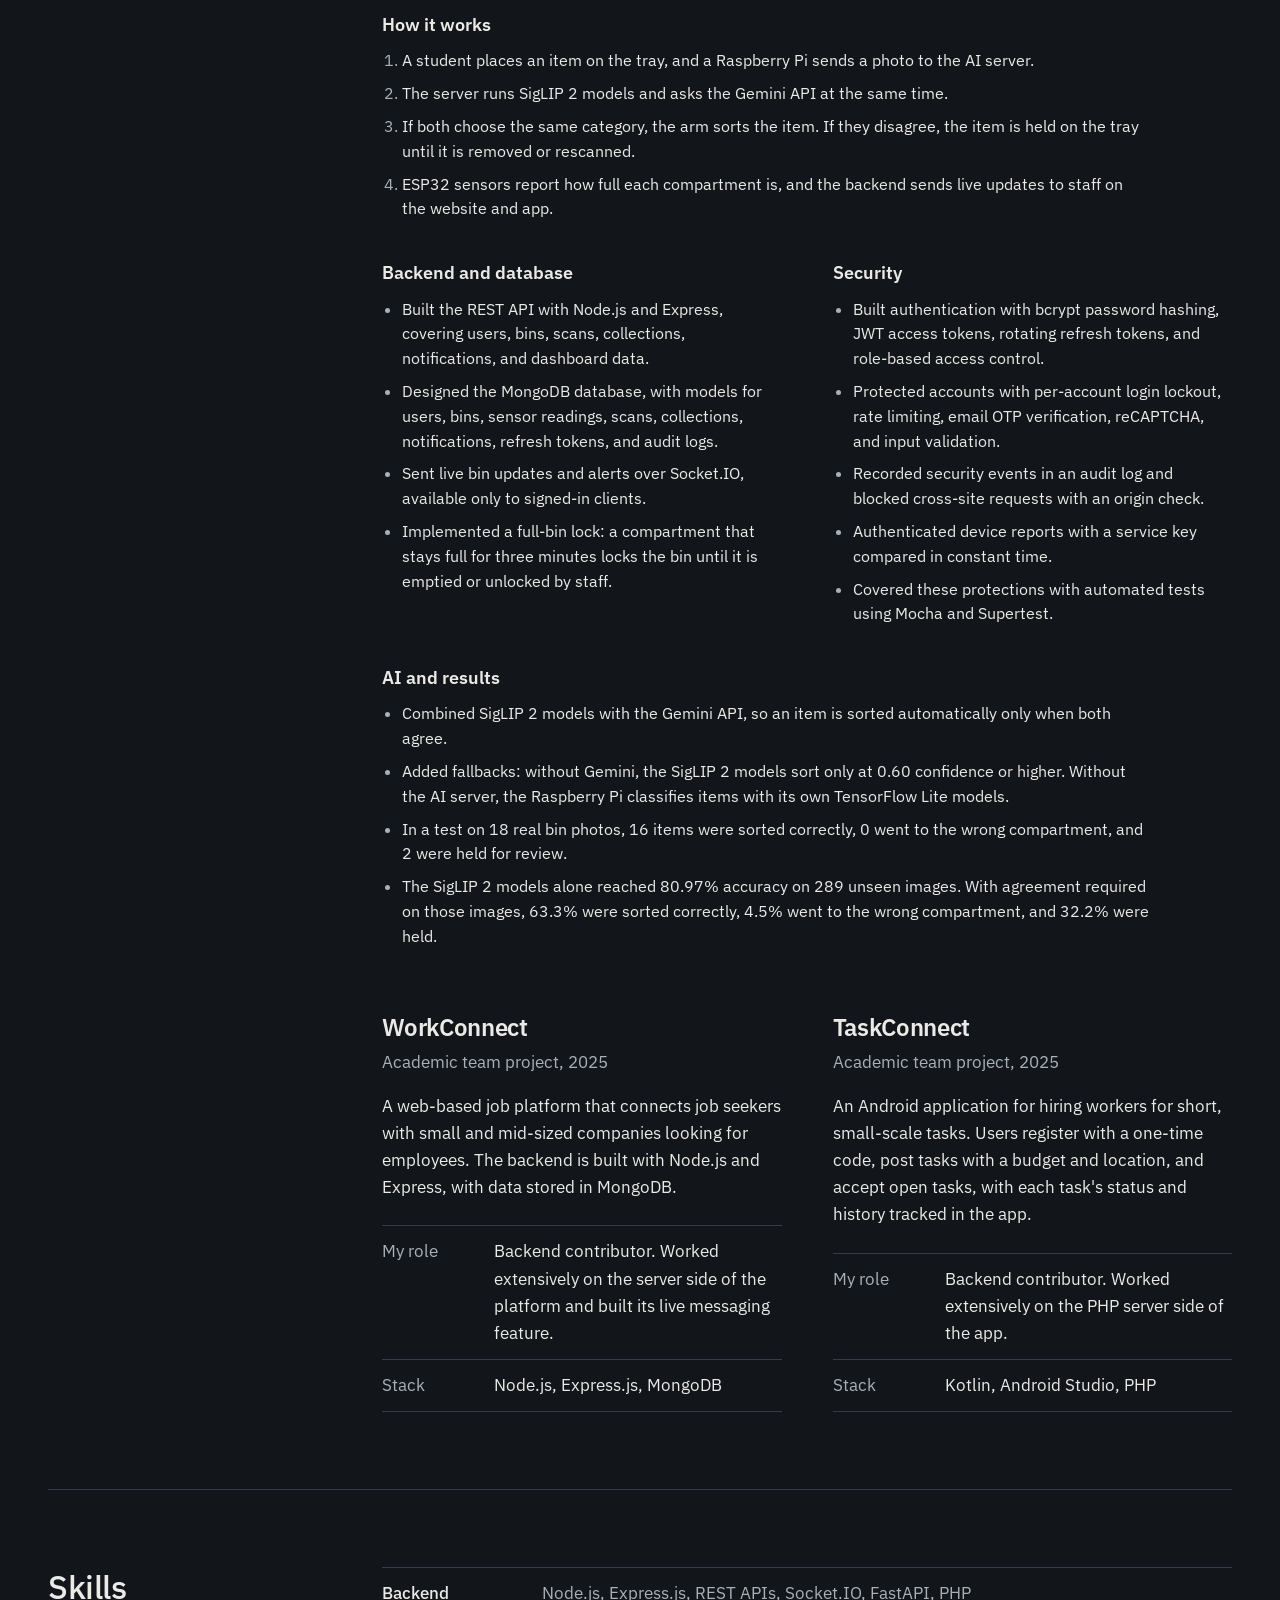
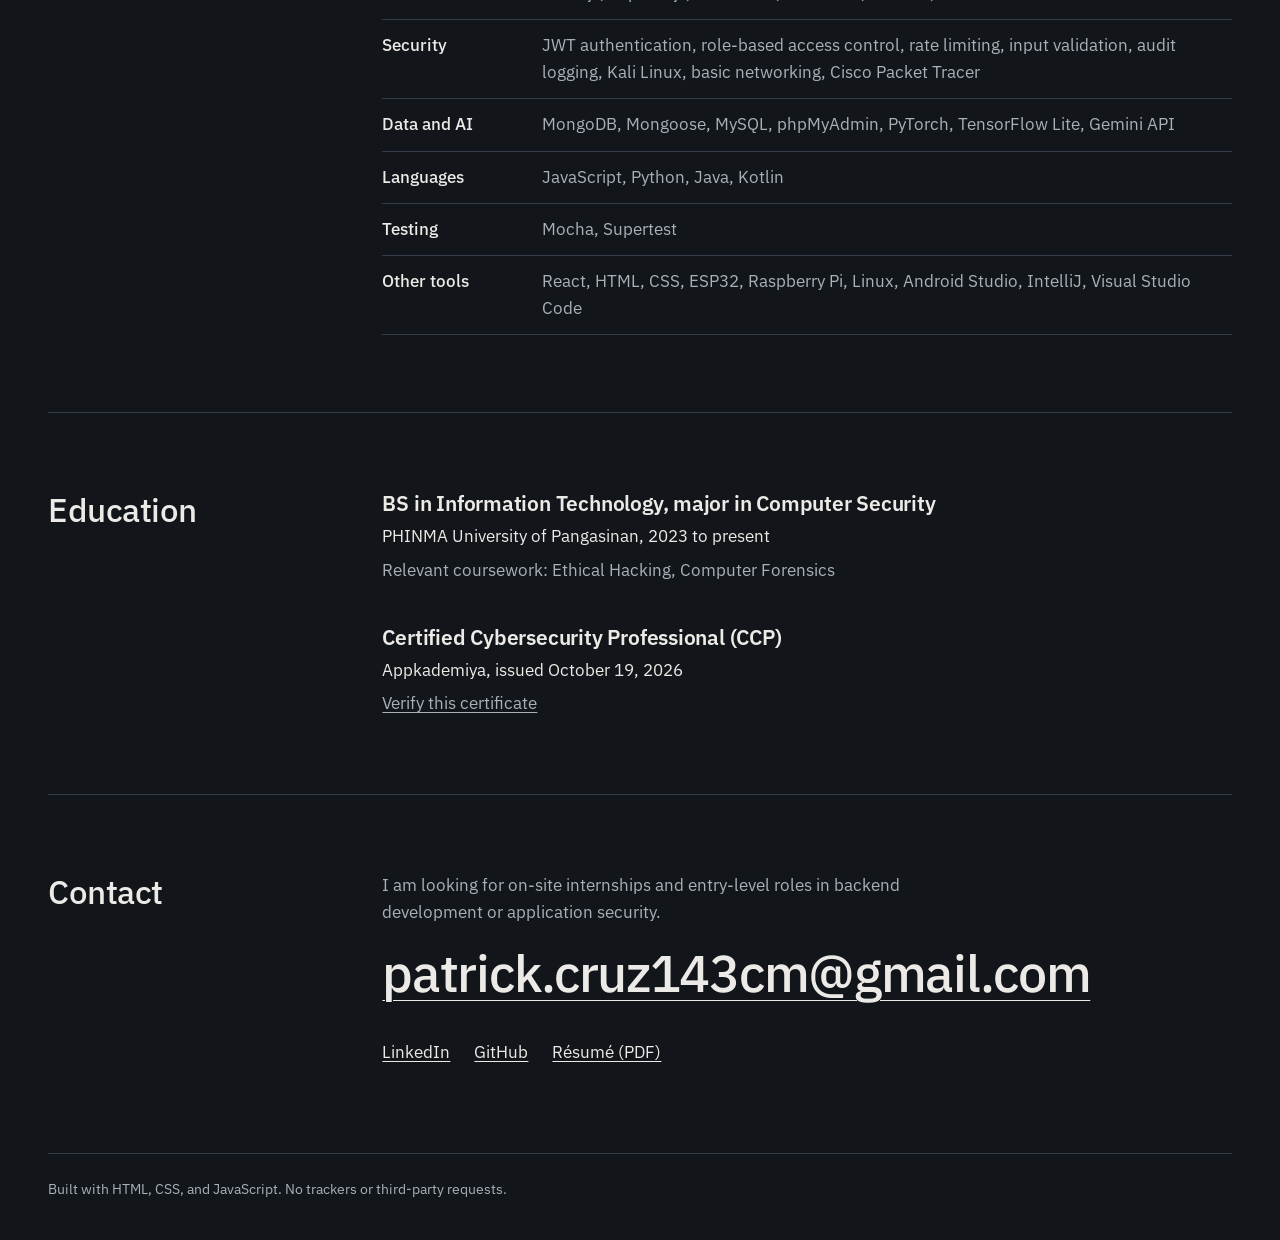
==== commit 90b29f36: "ver11.6.26 logo change" ====
--- a/index.html
+++ b/index.html
@@ -25,7 +25,7 @@
 
     <header class="site-header">
         <div class="page site-header-inner">
-            <a class="monogram" href="#top" aria-label="Patrick Cruz, back to top">PC</a>
+            <a class="site-logo" href="#top" aria-label="Patrick Cruz, back to top"><img src="assets/img/logo.svg" width="32" height="32" alt=""></a>
             <button class="menu-toggle" type="button" aria-expanded="false" aria-controls="site-nav">Menu</button>
             <nav id="site-nav" class="site-nav" aria-label="Main">
                 <a href="#work">Work</a>
@@ -112,7 +112,7 @@
                     <p class="project-meta">Capstone project, 2025 to 2026</p>
                     <p class="project-summary">A smart waste bin that photographs each item, classifies it with AI, and sorts it into one of four compartments. Sensors track how full each compartment is, and authorized staff monitor the bins from a website and an Android app.</p>
                     <dl class="facts">
-                        <div><dt>My role</dt><dd>AI developer and backend developer. I built the backend, the security layer, and the database, and contributed to the hardware. Teammates contributed frontend pages.</dd></div>
+                        <div><dt>My role</dt><dd>AI developer and backend developer. I built the backend, the security layer, and the database, and contributed to the hardware, with my teammates mainly contributing to building the frontend and initializing the bin hardware itself.</dd></div>
                         <div><dt>Stack</dt><dd>React, Node.js, Express, MongoDB Atlas, Socket.IO, Python, FastAPI, PyTorch, Gemini API, TensorFlow Lite, Kotlin, ESP32, Raspberry Pi</dd></div>
                         <div><dt>Source</dt><dd>Private repository. Walkthrough available on request.</dd></div>
                     </dl>
@@ -167,7 +167,7 @@
                         <p class="project-meta">Academic team project, 2025</p>
                         <p class="project-summary">A web-based job platform that connects job seekers with small and mid-sized companies looking for employees. The backend is built with Node.js and Express, with data stored in MongoDB.</p>
                         <dl class="facts">
-                            <div><dt>My role</dt><dd>Backend contributor. Worked extensively on the server side of the platform.</dd></div>
+                            <div><dt>My role</dt><dd>Backend contributor. Worked extensively on the server side of the platform and built its live messaging feature.</dd></div>
                             <div><dt>Stack</dt><dd>Node.js, Express.js, MongoDB</dd></div>
                         </dl>
                     </article>
--- a/style.css
+++ b/style.css
@@ -130,11 +130,14 @@
     min-height: var(--header-height);
 }
 
-.monogram {
-    font-weight: 600;
-    font-size: 1.125rem;
-    letter-spacing: -0.02em;
-    text-decoration: none;
+/* The negative margin lines the logo up with the page edge while keeping a 44px tap target. */
+.site-logo {
+    display: inline-flex;
+    align-items: center;
+    justify-content: center;
+    width: 2.75rem;
+    height: 2.75rem;
+    margin-inline-start: -0.5rem;
 }
 
 .site-nav {
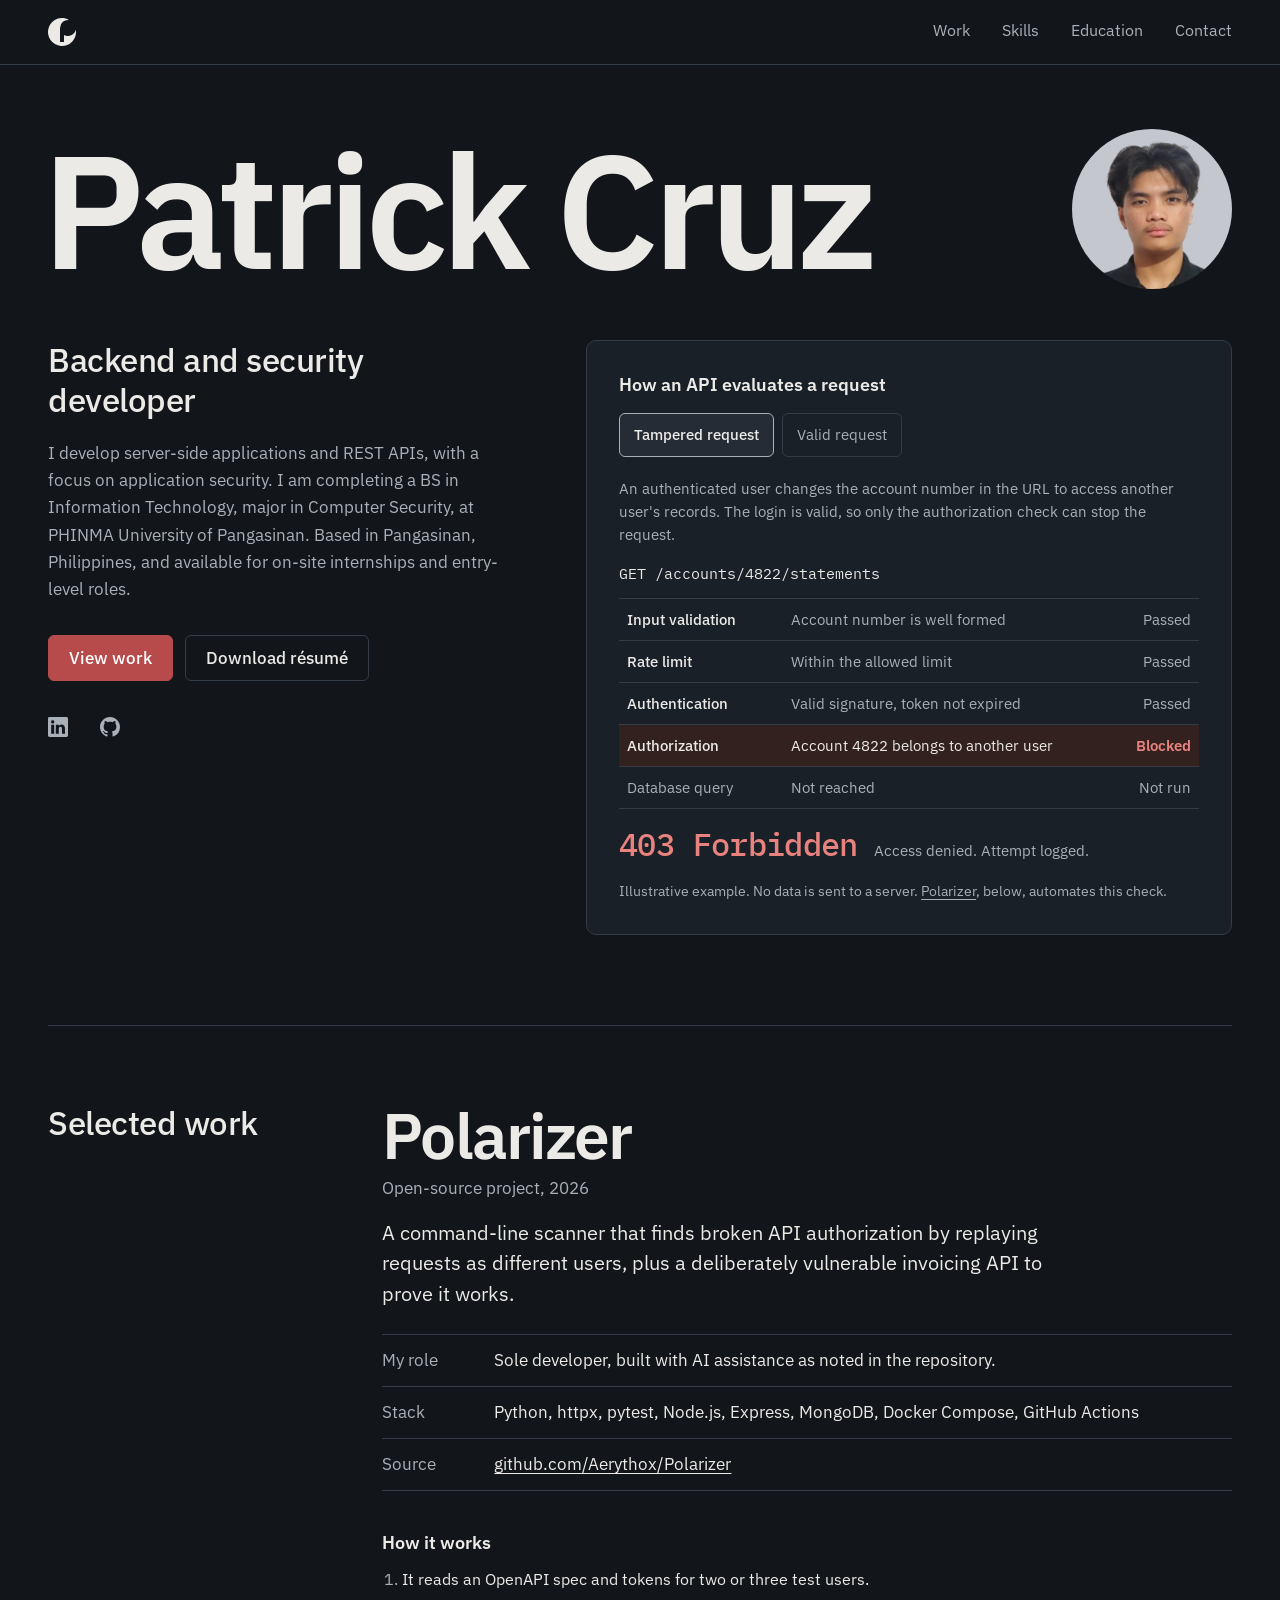
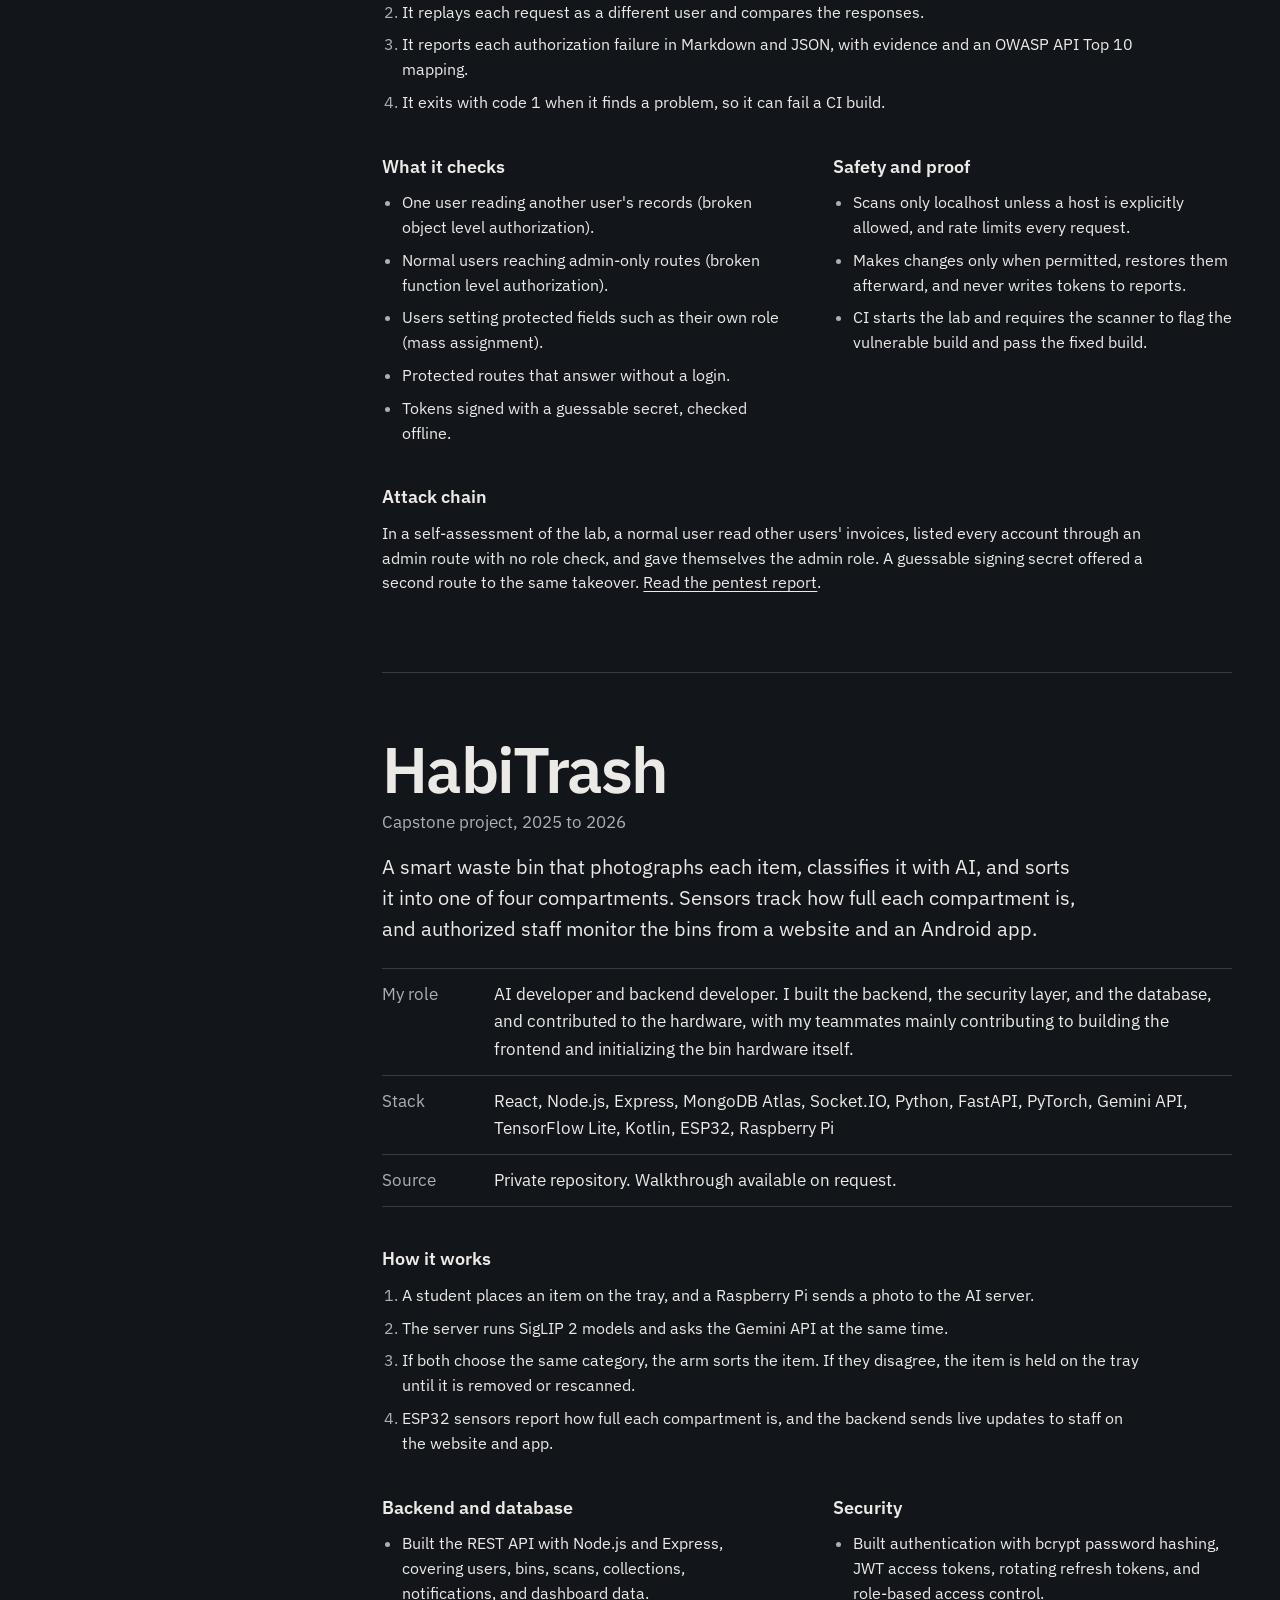
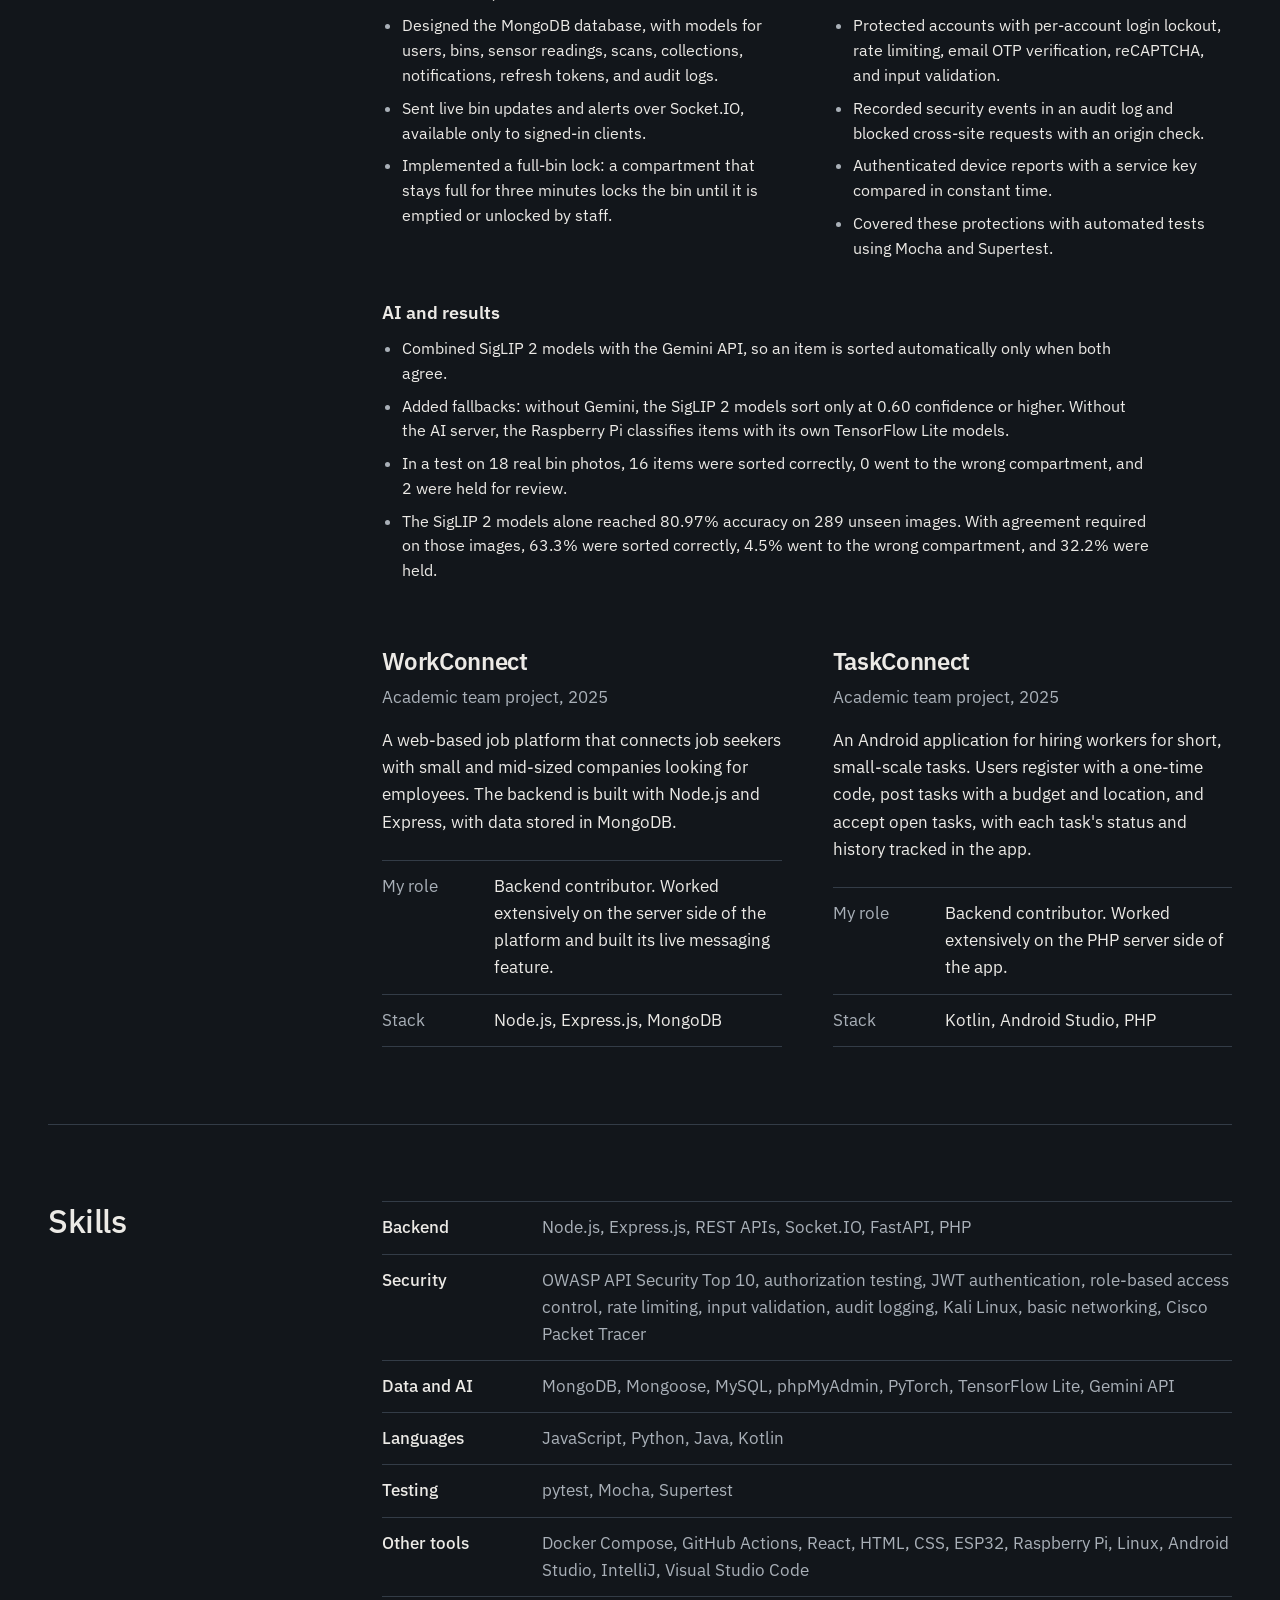
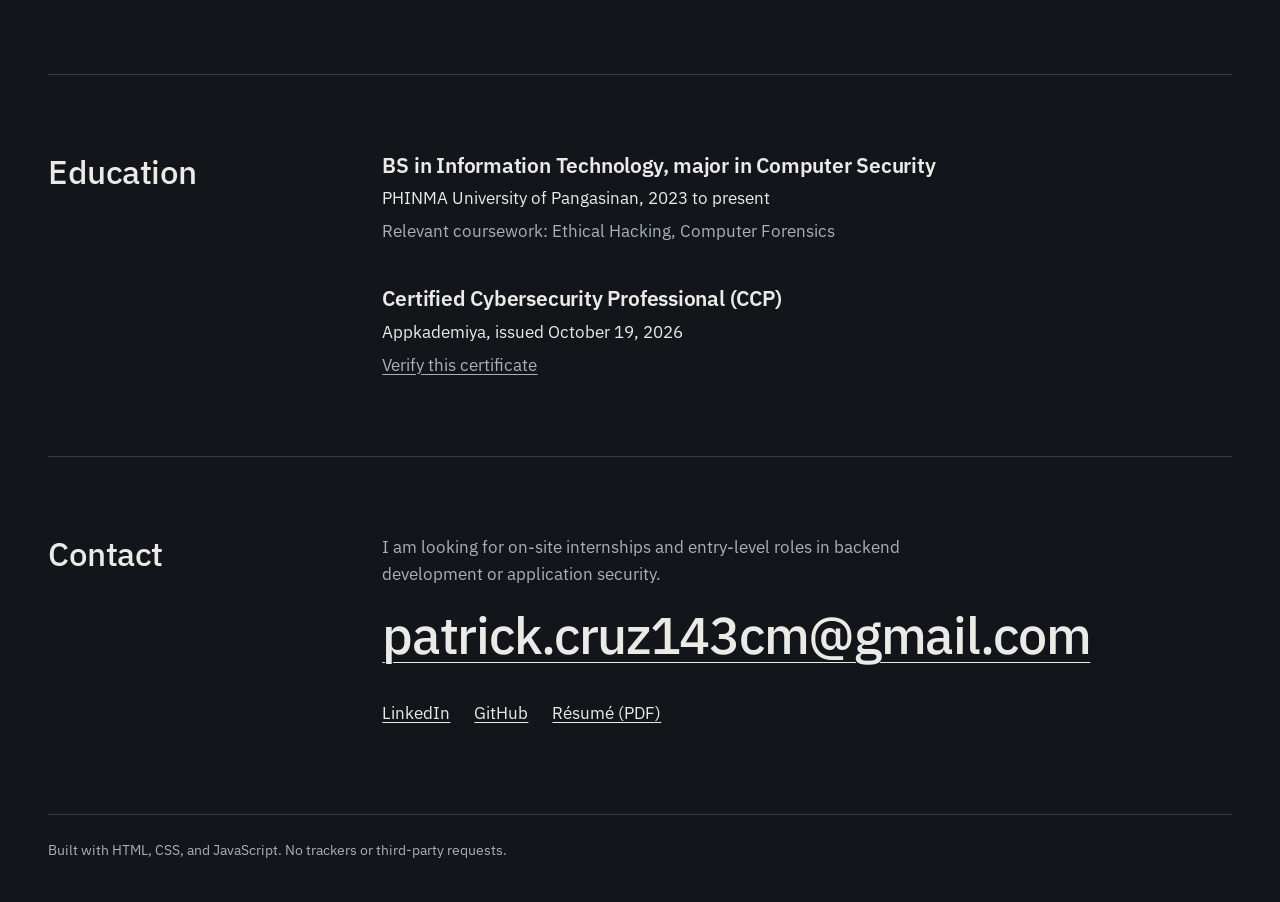
==== commit fe9cc3b4: "Polarizer Project Added to Site" ====
--- a/index.html
+++ b/index.html
@@ -99,7 +99,7 @@
                         <p class="trace-result"><code>200 OK</code><span>Records returned.</span></p>
                     </div>
 
-                    <p class="trace-note">Illustrative example. No data is sent to a server.</p>
+                    <p class="trace-note">Illustrative example. No data is sent to a server. <a href="#polarizer">Polarizer</a>, below, automates this check.</p>
                 </section>
             </div>
         </section>
@@ -107,7 +107,55 @@
         <section id="work" class="section page" aria-labelledby="work-title">
             <h2 id="work-title" class="section-title">Selected work</h2>
             <div class="section-body">
-                <article class="project project-featured">
+                <article id="polarizer" class="project project-featured">
+                    <h3 class="project-name">Polarizer</h3>
+                    <p class="project-meta">Open-source project, 2026</p>
+                    <p class="project-summary">A command-line scanner that finds broken API authorization by replaying requests as different users, plus a deliberately vulnerable invoicing API to prove it works.</p>
+                    <dl class="facts">
+                        <div><dt>My role</dt><dd>Sole developer, built with AI assistance as noted in the repository.</dd></div>
+                        <div><dt>Stack</dt><dd>Python, httpx, pytest, Node.js, Express, MongoDB, Docker Compose, GitHub Actions</dd></div>
+                        <div><dt>Source</dt><dd><a href="https://github.com/Aerythox/Polarizer" rel="noopener">github.com/Aerythox/Polarizer</a></dd></div>
+                    </dl>
+
+                    <div class="case-details">
+                        <div class="case-block case-block-wide">
+                            <h4>How it works</h4>
+                            <ol>
+                                <li>It reads an OpenAPI spec and tokens for two or three test users.</li>
+                                <li>It replays each request as a different user and compares the responses.</li>
+                                <li>It reports each authorization failure in Markdown and JSON, with evidence and an OWASP API Top 10 mapping.</li>
+                                <li>It exits with code 1 when it finds a problem, so it can fail a CI build.</li>
+                            </ol>
+                        </div>
+
+                        <div class="case-block">
+                            <h4>What it checks</h4>
+                            <ul>
+                                <li>One user reading another user's records (broken object level authorization).</li>
+                                <li>Normal users reaching admin-only routes (broken function level authorization).</li>
+                                <li>Users setting protected fields such as their own role (mass assignment).</li>
+                                <li>Protected routes that answer without a login.</li>
+                                <li>Tokens signed with a guessable secret, checked offline.</li>
+                            </ul>
+                        </div>
+
+                        <div class="case-block">
+                            <h4>Safety and proof</h4>
+                            <ul>
+                                <li>Scans only localhost unless a host is explicitly allowed, and rate limits every request.</li>
+                                <li>Makes changes only when permitted, restores them afterward, and never writes tokens to reports.</li>
+                                <li>CI starts the lab and requires the scanner to flag the vulnerable build and pass the fixed build.</li>
+                            </ul>
+                        </div>
+
+                        <div class="case-block case-block-wide">
+                            <h4>Attack chain</h4>
+                            <p class="case-text">In a self-assessment of the lab, a normal user read other users' invoices, listed every account through an admin route with no role check, and gave themselves the admin role. A guessable signing secret offered a second route to the same takeover. <a href="https://github.com/Aerythox/Polarizer/blob/main/docs/pentest-report.md" rel="noopener">Read the pentest report</a>.</p>
+                        </div>
+                    </div>
+                </article>
+
+                <article class="project project-featured project-next">
                     <h3 class="project-name">HabiTrash</h3>
                     <p class="project-meta">Capstone project, 2025 to 2026</p>
                     <p class="project-summary">A smart waste bin that photographs each item, classifies it with AI, and sorts it into one of four compartments. Sensors track how full each compartment is, and authorized staff monitor the bins from a website and an Android app.</p>
@@ -190,11 +238,11 @@
             <div class="section-body">
                 <dl class="facts facts-large">
                     <div><dt>Backend</dt><dd>Node.js, Express.js, REST APIs, Socket.IO, FastAPI, PHP</dd></div>
-                    <div><dt>Security</dt><dd>JWT authentication, role-based access control, rate limiting, input validation, audit logging, Kali Linux, basic networking, Cisco Packet Tracer</dd></div>
+                    <div><dt>Security</dt><dd>OWASP API Security Top 10, authorization testing, JWT authentication, role-based access control, rate limiting, input validation, audit logging, Kali Linux, basic networking, Cisco Packet Tracer</dd></div>
                     <div><dt>Data and AI</dt><dd>MongoDB, Mongoose, MySQL, phpMyAdmin, PyTorch, TensorFlow Lite, Gemini API</dd></div>
                     <div><dt>Languages</dt><dd>JavaScript, Python, Java, Kotlin</dd></div>
-                    <div><dt>Testing</dt><dd>Mocha, Supertest</dd></div>
-                    <div><dt>Other tools</dt><dd>React, HTML, CSS, ESP32, Raspberry Pi, Linux, Android Studio, IntelliJ, Visual Studio Code</dd></div>
+                    <div><dt>Testing</dt><dd>pytest, Mocha, Supertest</dd></div>
+                    <div><dt>Other tools</dt><dd>Docker Compose, GitHub Actions, React, HTML, CSS, ESP32, Raspberry Pi, Linux, Android Studio, IntelliJ, Visual Studio Code</dd></div>
                 </dl>
             </div>
         </section>
--- a/style.css
+++ b/style.css
@@ -553,6 +553,25 @@
     grid-column: 1 / -1;
 }
 
+.case-text {
+    max-width: 48rem;
+    margin-top: 0.75rem;
+    font-size: 1rem;
+    line-height: 1.55;
+}
+
+.project-next {
+    margin-top: clamp(3.5rem, 6vw, 5.5rem);
+    padding-top: clamp(3rem, 5vw, 4.5rem);
+    border-top: 1px solid var(--rule);
+}
+
+.trace-note a,
+.case-text a,
+.facts a {
+    text-underline-offset: 0.2em;
+}
+
 .case-block h4 {
     font-size: 1.125rem;
     font-weight: 600;
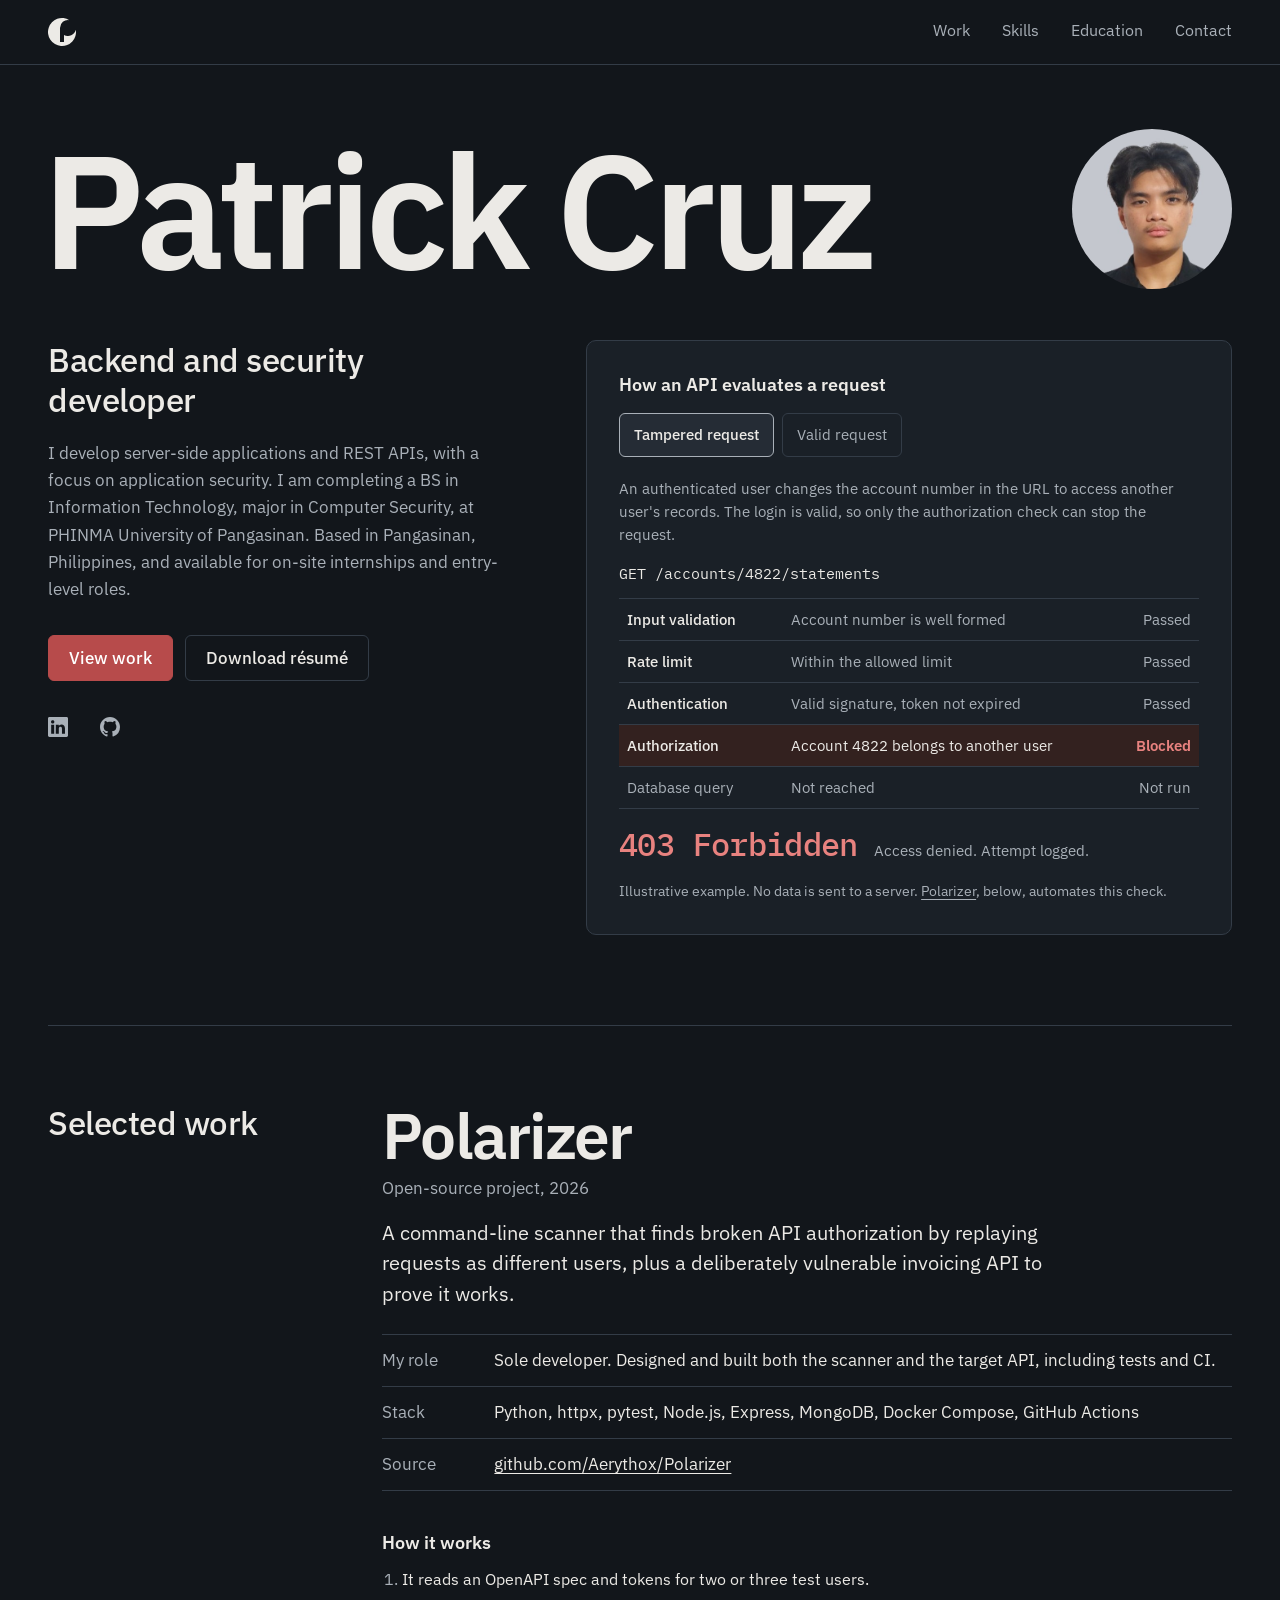
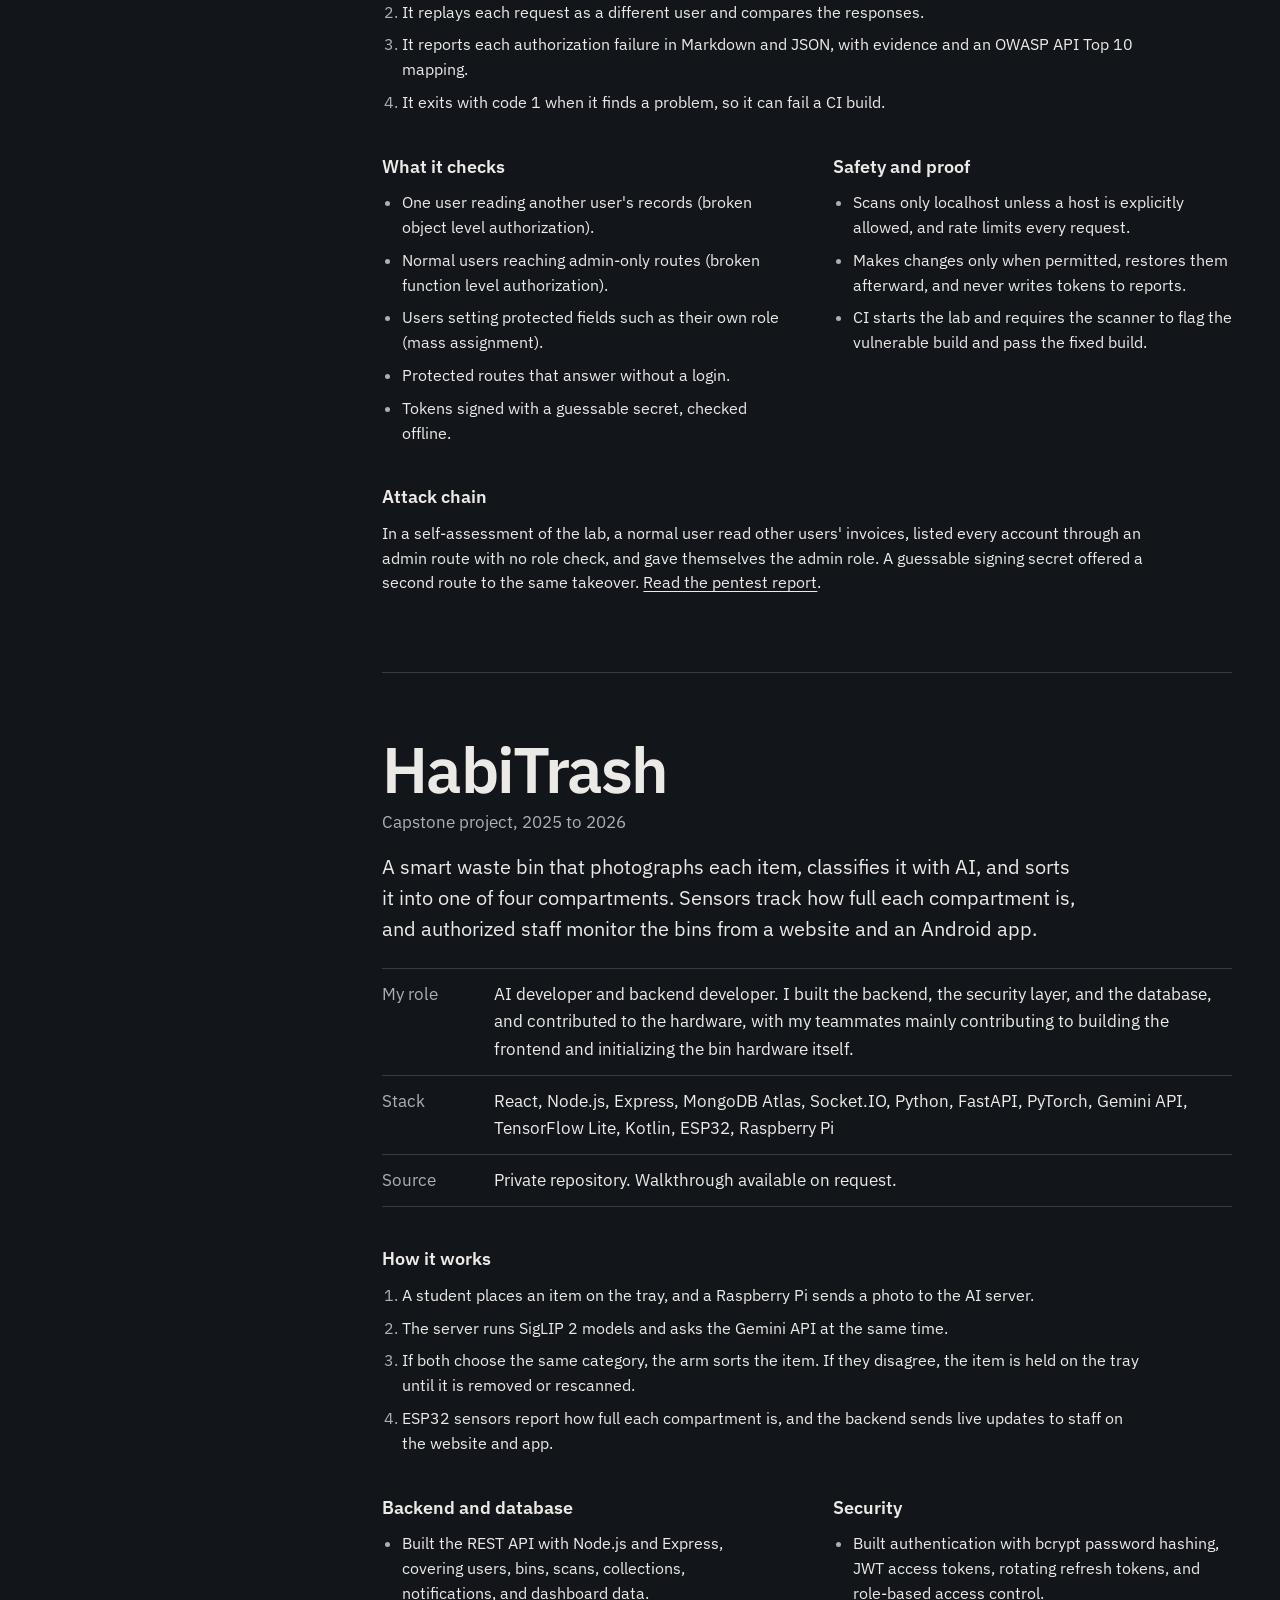
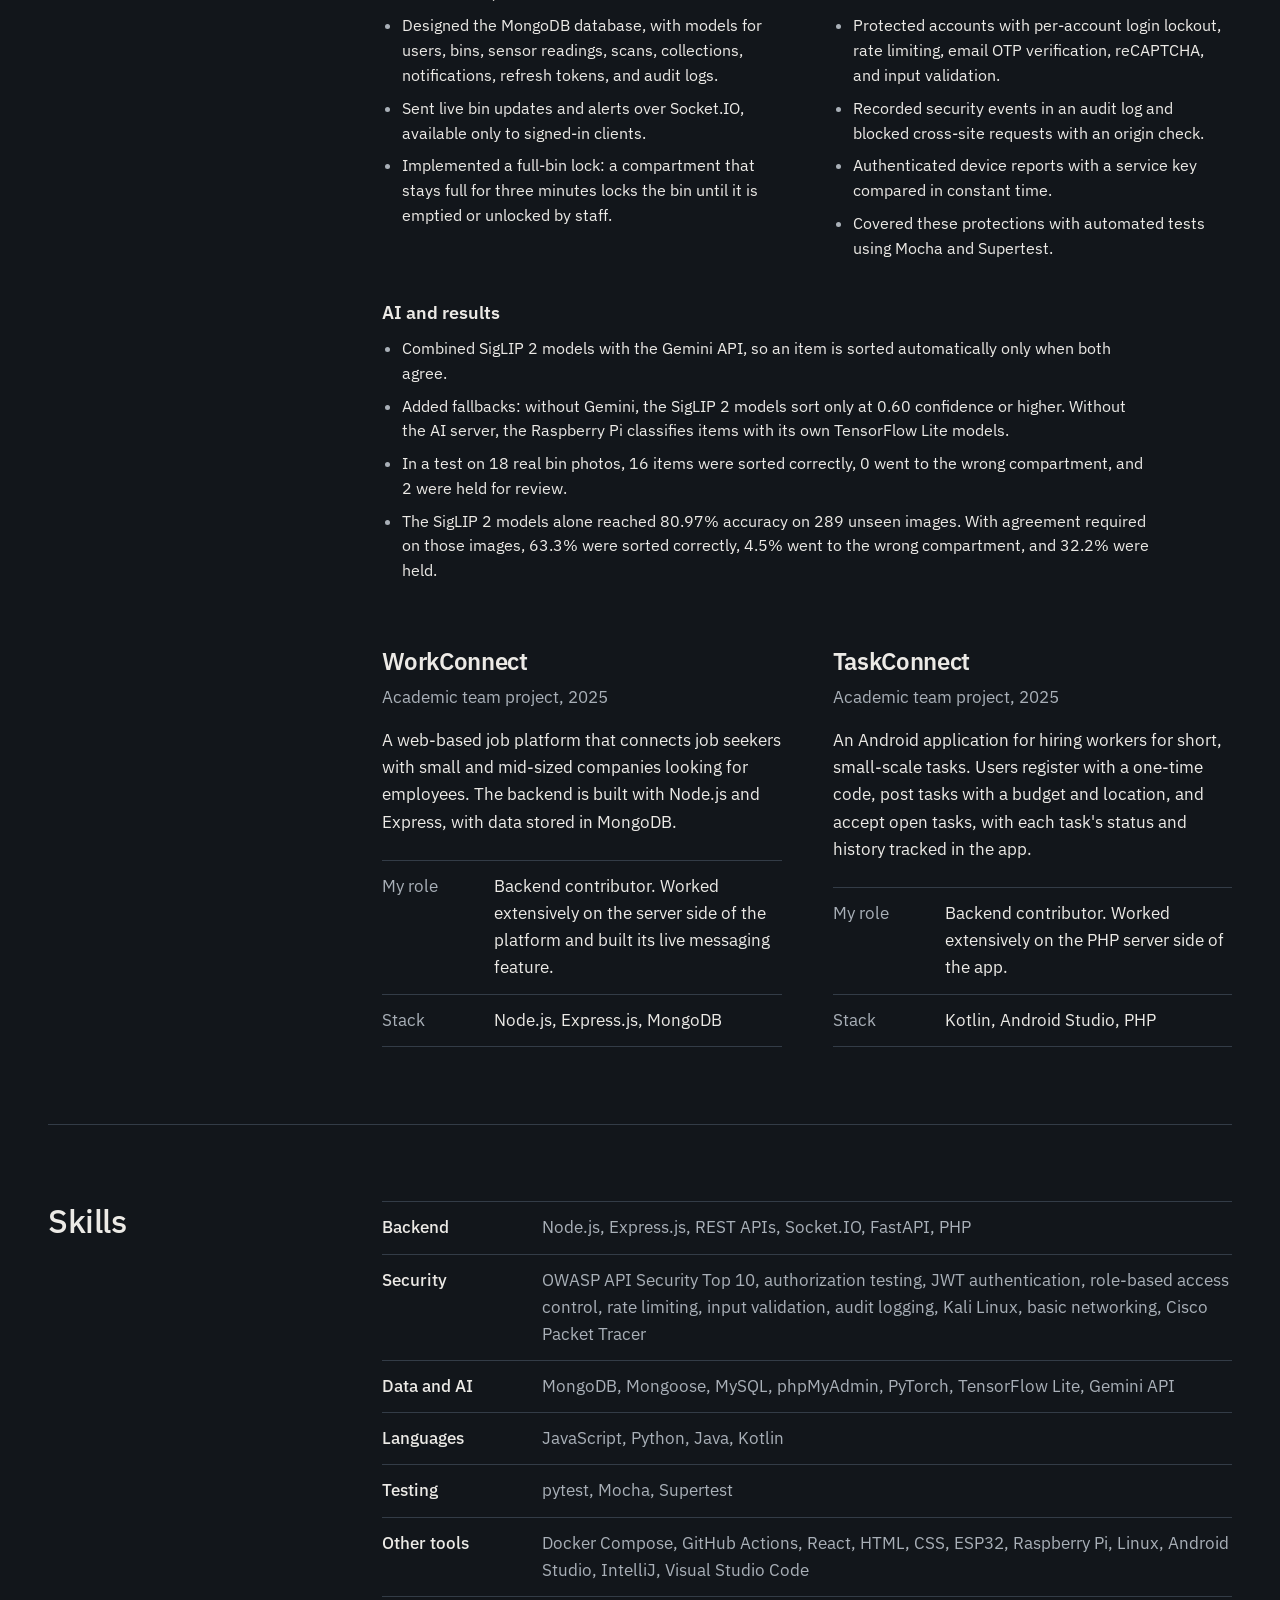
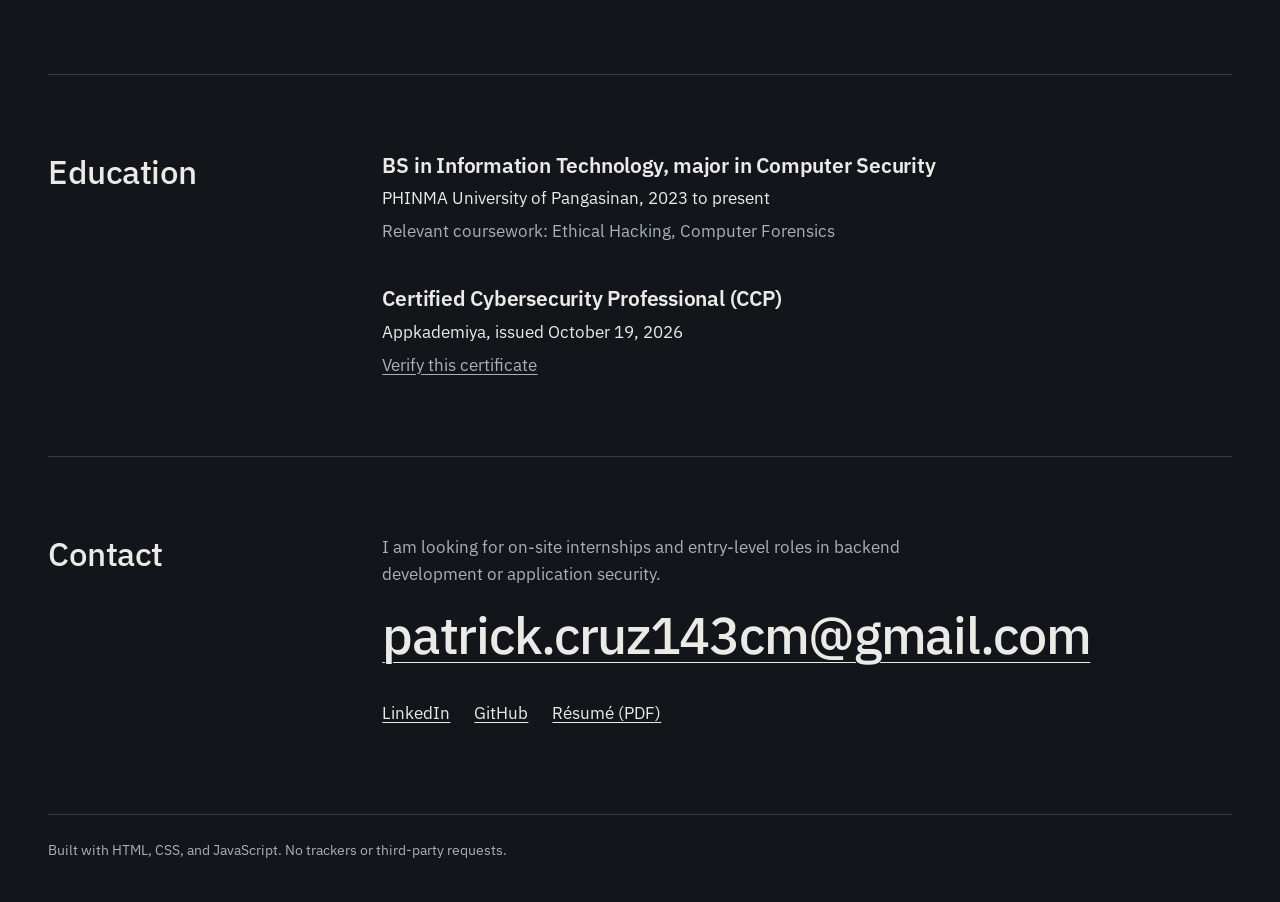
==== commit dbd61889: "Remove AI note from Polarizer role Co-Authored-By: Claude Opus 5.5 <noreply@anthropic.com>" ====
--- a/index.html
+++ b/index.html
@@ -112,7 +112,7 @@
                     <p class="project-meta">Open-source project, 2026</p>
                     <p class="project-summary">A command-line scanner that finds broken API authorization by replaying requests as different users, plus a deliberately vulnerable invoicing API to prove it works.</p>
                     <dl class="facts">
-                        <div><dt>My role</dt><dd>Sole developer, built with AI assistance as noted in the repository.</dd></div>
+                        <div><dt>My role</dt><dd>Sole developer. Designed and built both the scanner and the target API, including tests and CI.</dd></div>
                         <div><dt>Stack</dt><dd>Python, httpx, pytest, Node.js, Express, MongoDB, Docker Compose, GitHub Actions</dd></div>
                         <div><dt>Source</dt><dd><a href="https://github.com/Aerythox/Polarizer" rel="noopener">github.com/Aerythox/Polarizer</a></dd></div>
                     </dl>
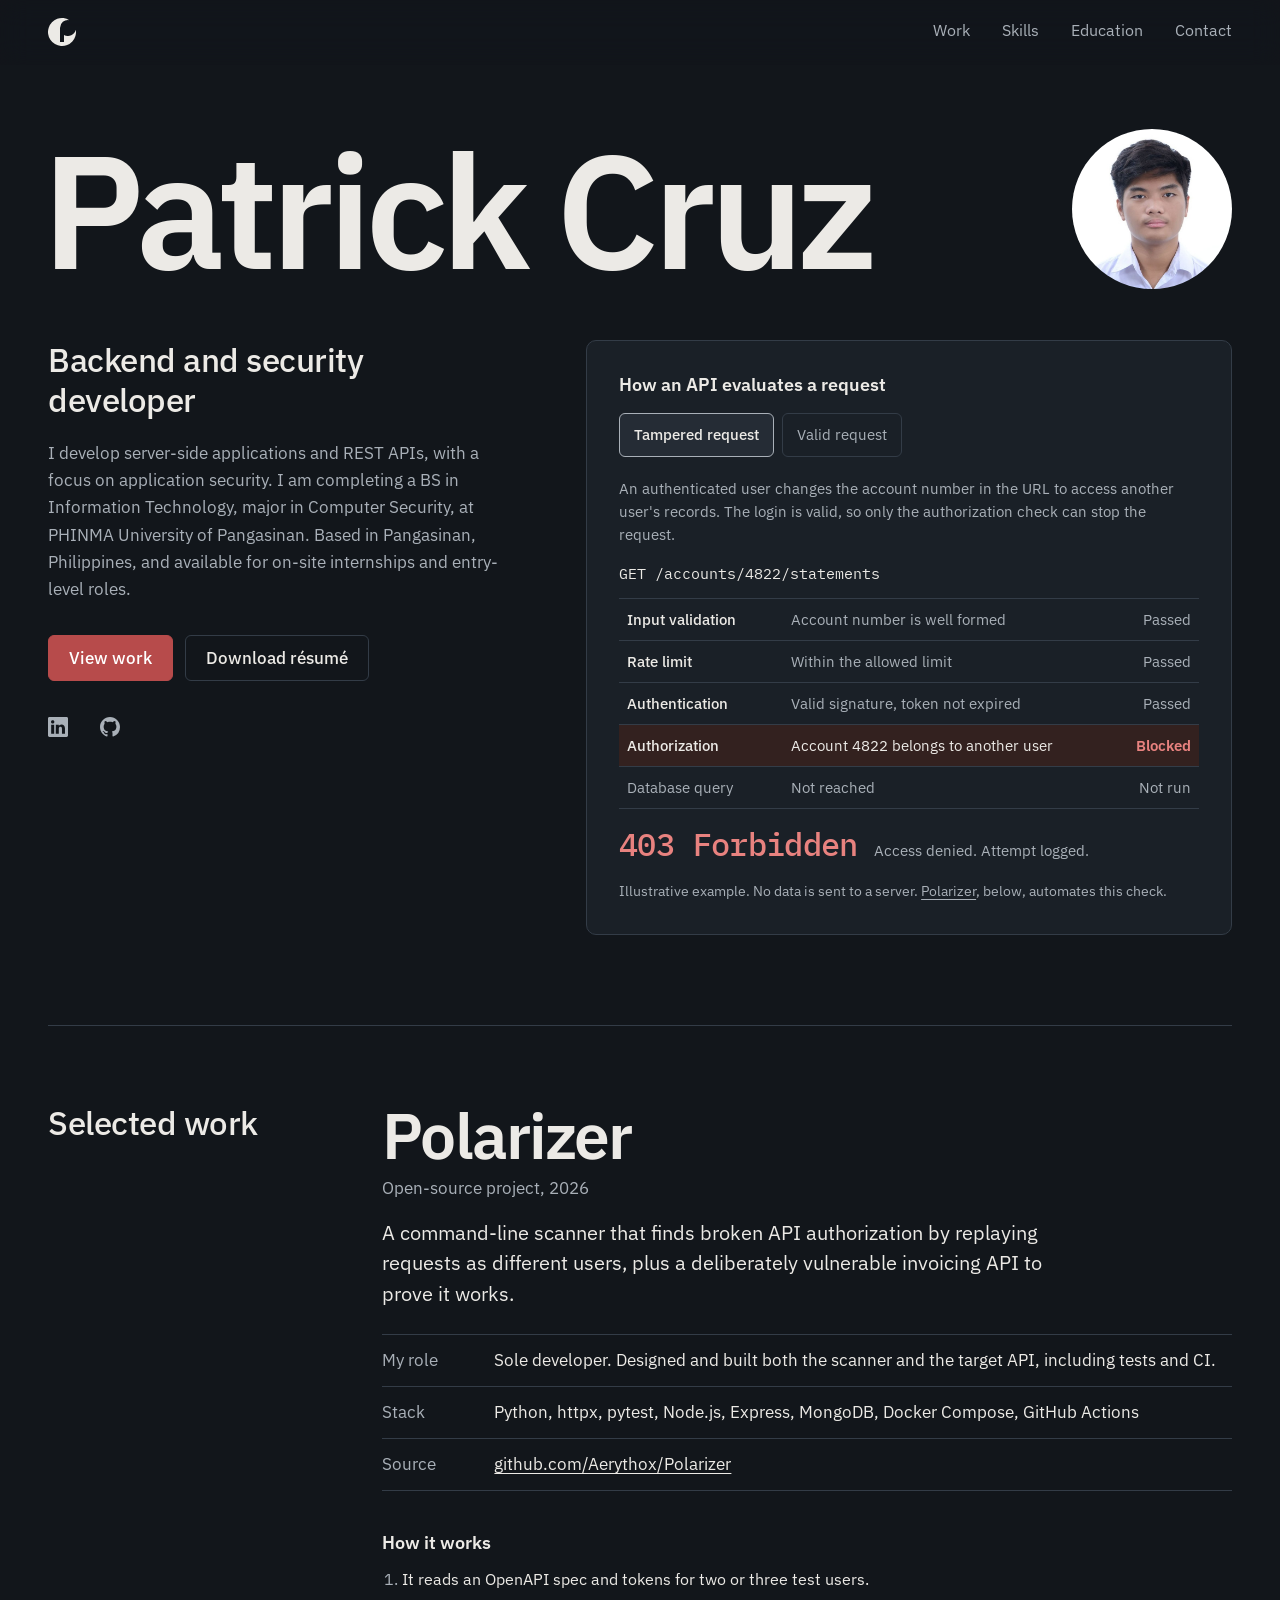
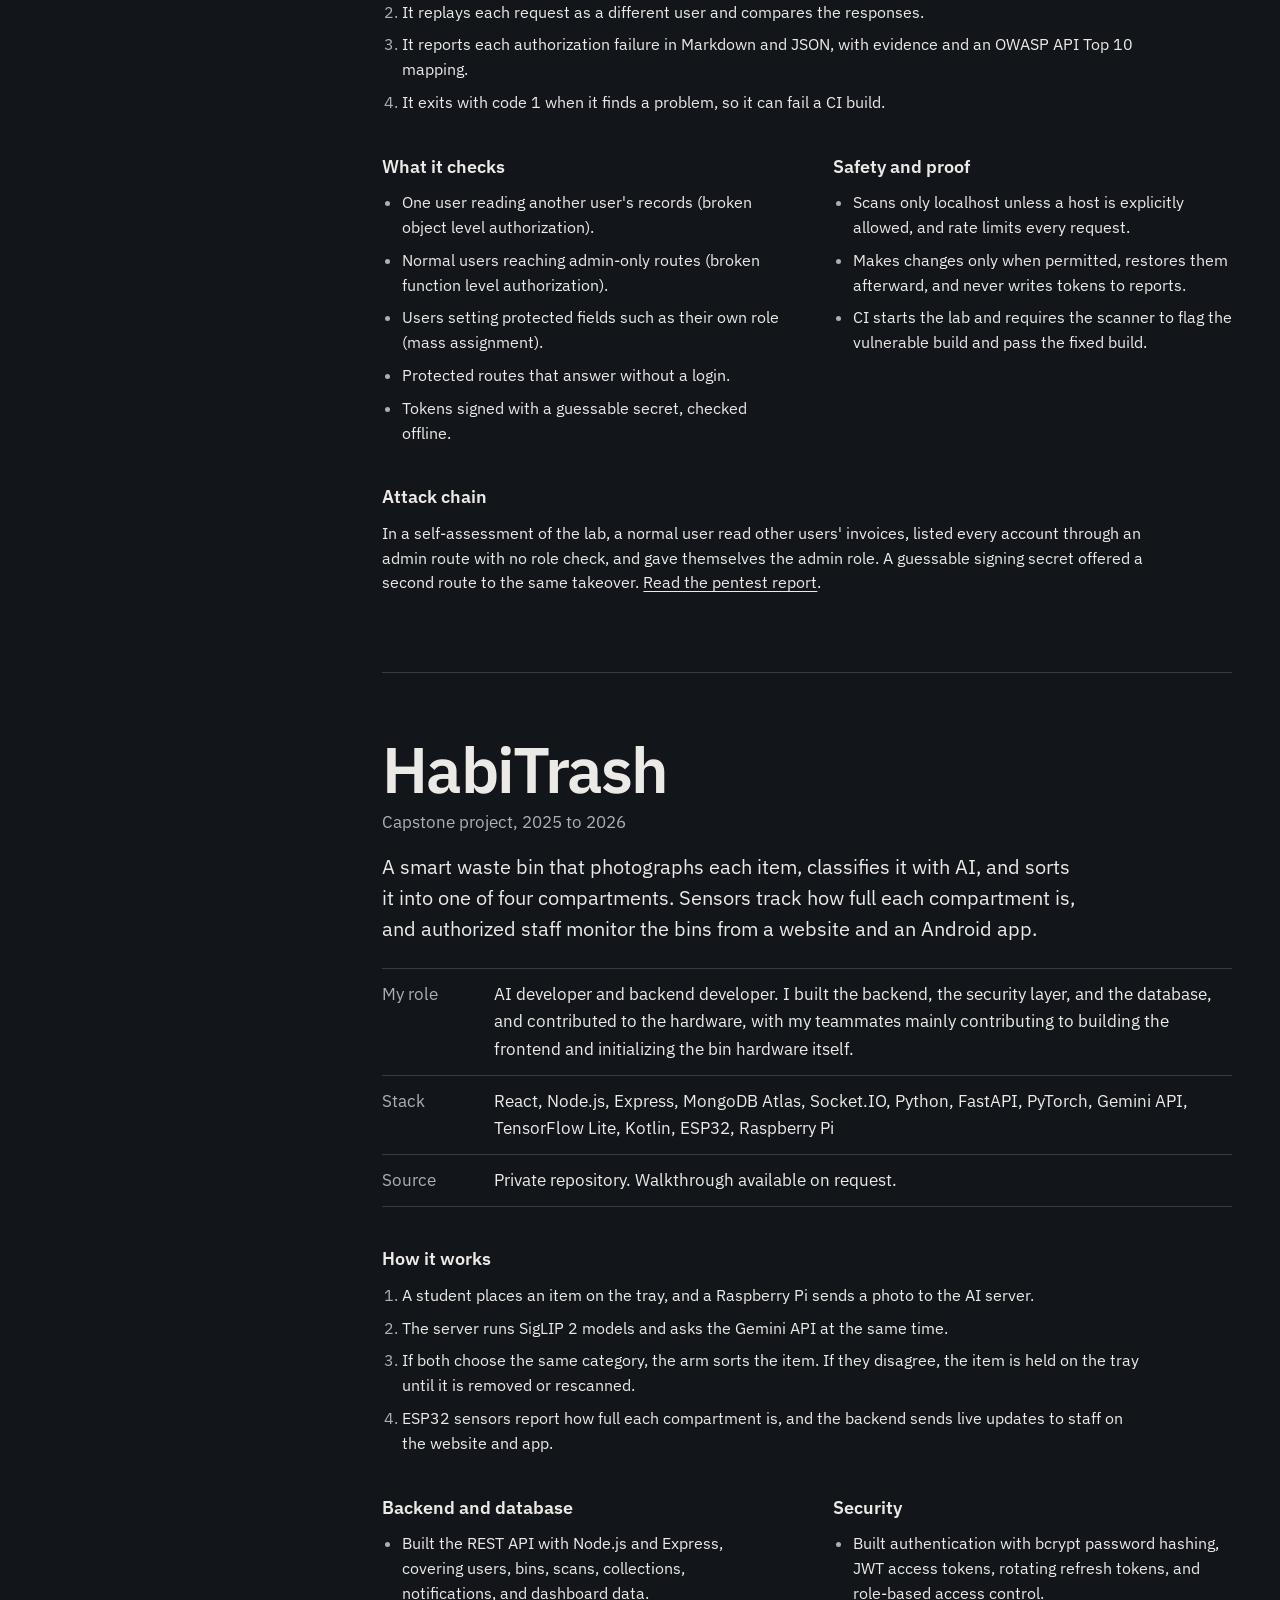
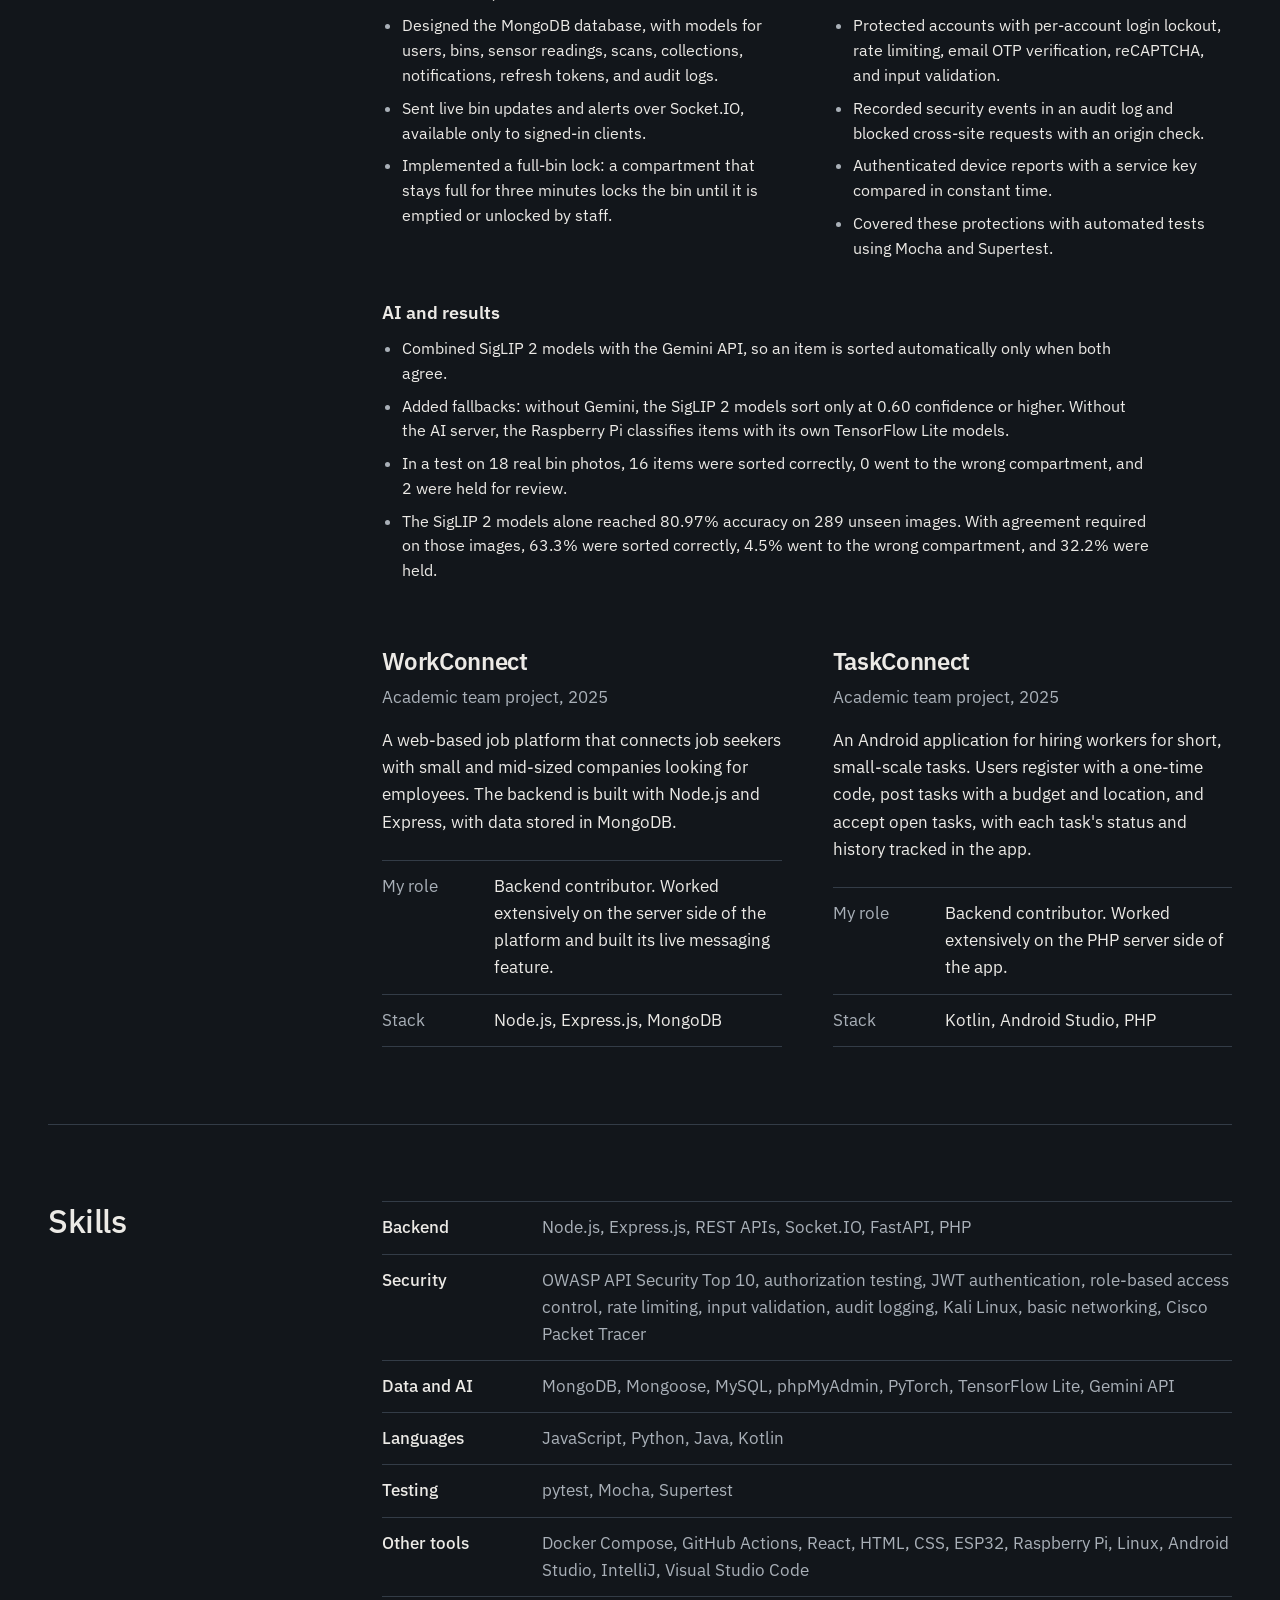
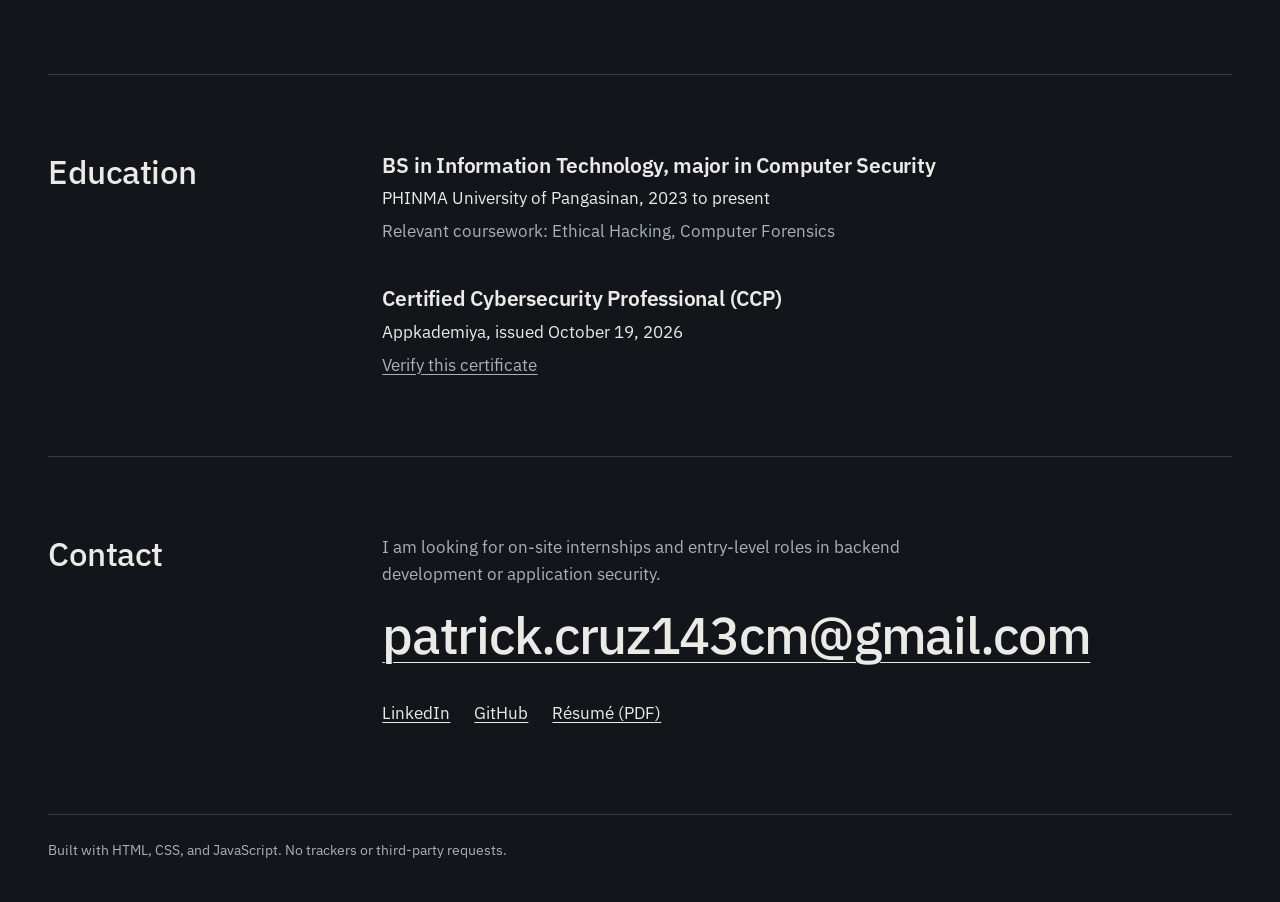
==== commit 1885732e: "Add smoother scrolling effects and new portrait Sticky section titles, translucent header, a one-tim" ====
--- a/index.html
+++ b/index.html
@@ -40,7 +40,7 @@
         <section id="top" class="hero page">
             <div class="hero-top">
                 <h1 class="hero-name">Patrick Cruz</h1>
-                <img class="hero-photo" src="assets/img/patrick-cruz.jpg" width="391" height="391" alt="Portrait of Patrick Cruz">
+                <img class="hero-photo" src="assets/img/patrick-cruz.jpg" width="586" height="586" alt="Portrait of Patrick Cruz">
             </div>
 
             <div class="hero-grid">
@@ -73,6 +73,7 @@
                         <button type="button" class="trace-option" data-trace="valid" aria-pressed="false">Valid request</button>
                     </div>
 
+                    <div class="trace-cases">
                     <div class="trace-case" data-trace-case="changed">
                         <p class="trace-explain">An authenticated user changes the account number in the URL to access another user's records. The login is valid, so only the authorization check can stop the request.</p>
                         <p class="trace-request"><code>GET /accounts/4822/statements</code></p>
@@ -97,6 +98,8 @@
                             <li><span class="step-name">Database query</span><span class="step-detail">Parameterized query executed</span><span class="step-status">Passed</span></li>
                         </ol>
                         <p class="trace-result"><code>200 OK</code><span>Records returned.</span></p>
+                    </div>
+
                     </div>
 
                     <p class="trace-note">Illustrative example. No data is sent to a server. <a href="#polarizer">Polarizer</a>, below, automates this check.</p>
--- a/style.css
+++ b/style.css
@@ -115,12 +115,28 @@
 
 /* Header */
 
+/* The header is translucent and blurs what scrolls under it. Its bottom line appears once the page is scrolled. */
 .site-header {
     position: sticky;
     top: 0;
     z-index: 10;
     background-color: var(--ink);
     border-bottom: 1px solid var(--rule);
+    transition: background-color 0.25s ease, border-color 0.25s ease;
+}
+
+@supports ((backdrop-filter: blur(1px)) or (-webkit-backdrop-filter: blur(1px))) {
+    .js .site-header {
+        background-color: rgba(18, 22, 27, 0.72);
+        -webkit-backdrop-filter: blur(14px) saturate(140%);
+        backdrop-filter: blur(14px) saturate(140%);
+        border-bottom-color: transparent;
+    }
+
+    .js .site-header.is-scrolled {
+        background-color: rgba(18, 22, 27, 0.84);
+        border-bottom-color: var(--rule);
+    }
 }
 
 .site-header-inner {
@@ -372,6 +388,25 @@
     display: none;
 }
 
+/* With JavaScript, both cases share one grid cell and cross-fade. The hidden case is also hidden from
+   screen readers and the keyboard through visibility. Sharing a cell keeps the panel height steady. */
+.js .trace-cases {
+    display: grid;
+}
+
+.js .trace-case {
+    grid-area: 1 / 1;
+    opacity: 0;
+    visibility: hidden;
+    transition: opacity 0.3s ease, visibility 0s linear 0.3s;
+}
+
+.js .trace-case.is-active {
+    opacity: 1;
+    visibility: visible;
+    transition: opacity 0.3s ease, visibility 0s;
+}
+
 .trace-explain {
     max-width: 44rem;
     color: var(--text-muted);
@@ -401,7 +436,22 @@
     font-size: 0.9375rem;
     line-height: 1.4;
     border-bottom: 1px solid var(--rule);
-    animation: step-in 0.2s ease both;
+}
+
+/* Rows replay their sequence each time a case becomes active. Without JavaScript they play once on load. */
+html:not(.js) .trace-steps li,
+.trace-case.is-active .trace-steps li,
+html:not(.js) .trace-result,
+.trace-case.is-active .trace-result {
+    animation-name: step-in;
+    animation-duration: 0.2s;
+    animation-timing-function: ease;
+    animation-fill-mode: both;
+}
+
+html:not(.js) .trace-result,
+.trace-case.is-active .trace-result {
+    animation-delay: 0.7s;
 }
 
 .trace-steps li:nth-child(2) { animation-delay: 0.14s; }
@@ -449,7 +499,6 @@
     margin-top: 1rem;
     color: var(--text-muted);
     font-size: 0.9375rem;
-    animation: step-in 0.2s ease 0.7s both;
 }
 
 .trace-result code {
@@ -473,6 +522,32 @@
 @keyframes step-in {
     from { opacity: 0; }
     to { opacity: 1; }
+}
+
+/* One short opening sequence on the home page: name, photo, introduction, then the demo. */
+@keyframes rise {
+    from { opacity: 0; transform: translateY(14px); }
+    to { opacity: 1; transform: none; }
+}
+
+.hero .hero-name,
+.hero .hero-photo,
+.hero .hero-intro,
+.hero .trace {
+    animation: rise 0.6s cubic-bezier(0.2, 0.7, 0.2, 1) both;
+}
+
+.hero .hero-photo { animation-delay: 0.08s; }
+.hero .hero-intro { animation-delay: 0.16s; }
+.hero .trace { animation-delay: 0.26s; }
+
+/* On wide screens each section title stays in view while its content scrolls past. */
+@media (min-width: 60.0625rem) {
+    .section-title {
+        position: sticky;
+        top: calc(var(--header-height) + 2rem);
+        align-self: start;
+    }
 }
 
 /* Page sections */
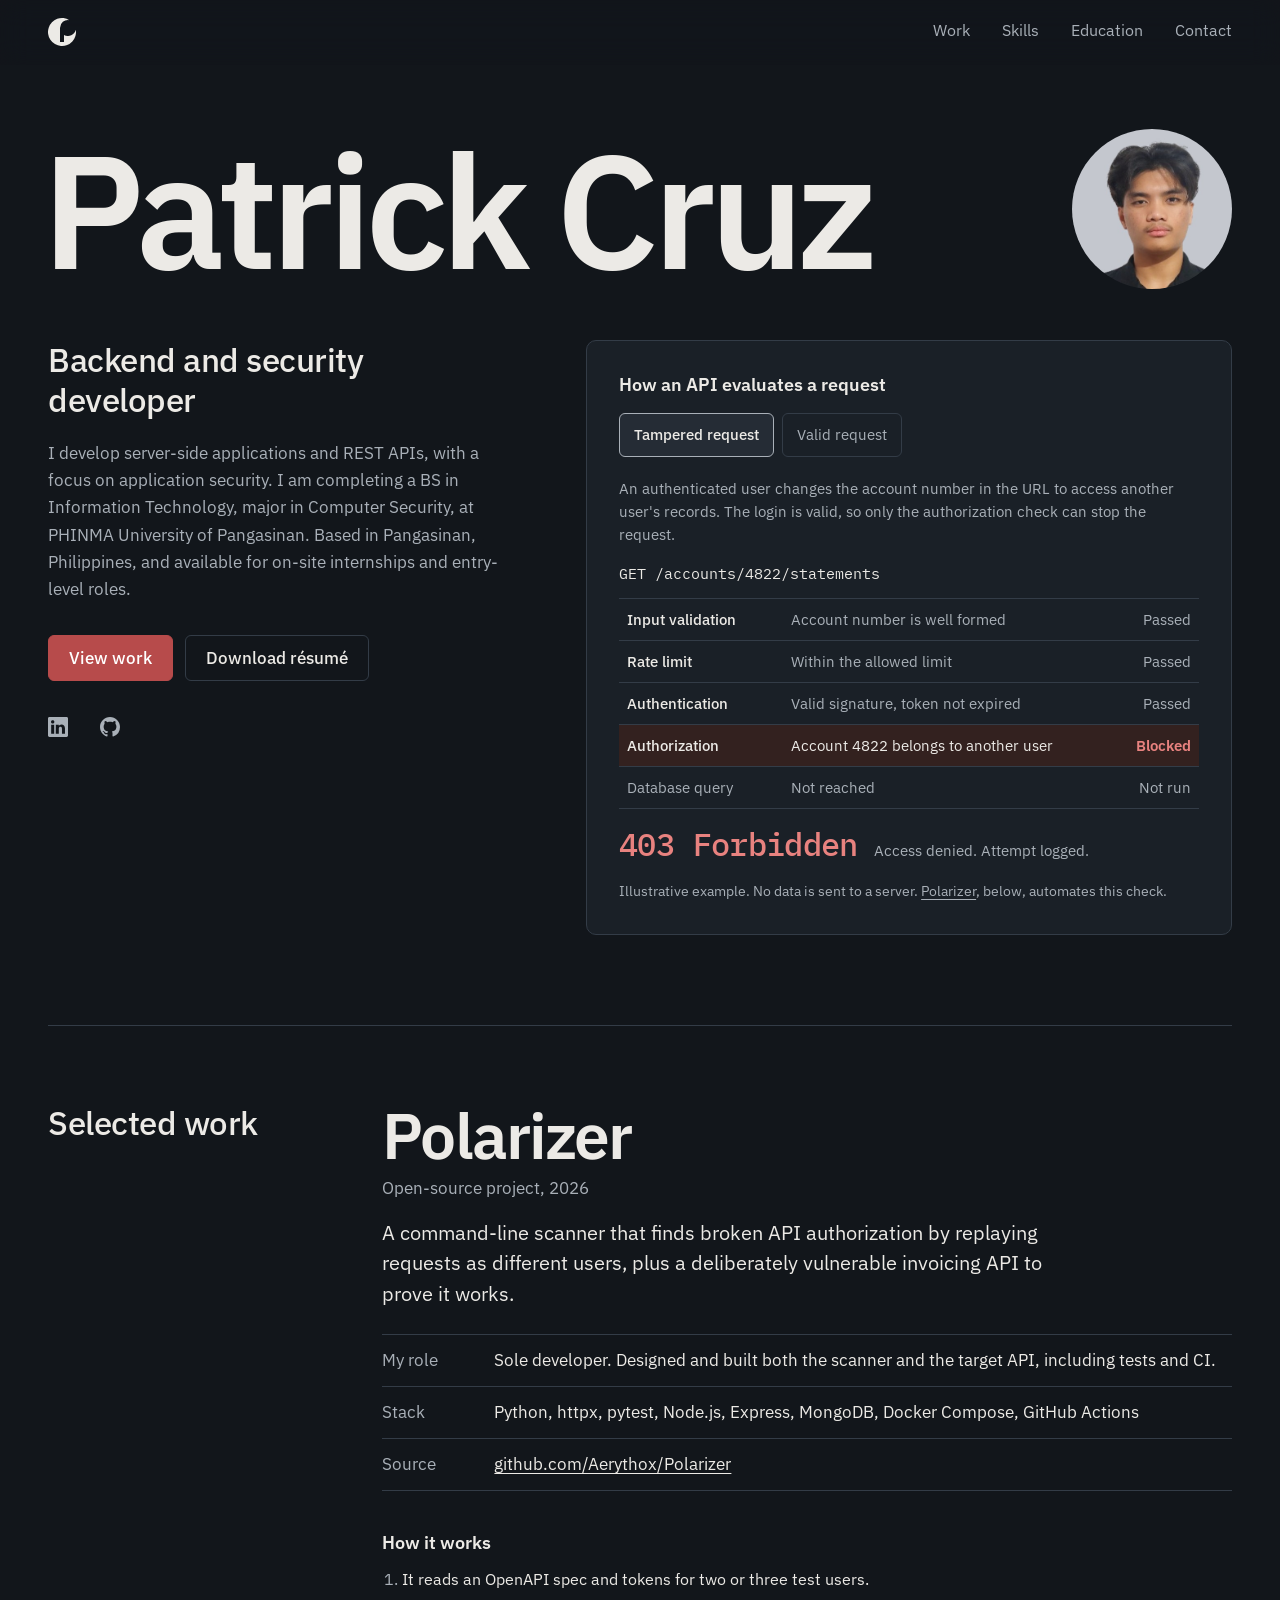
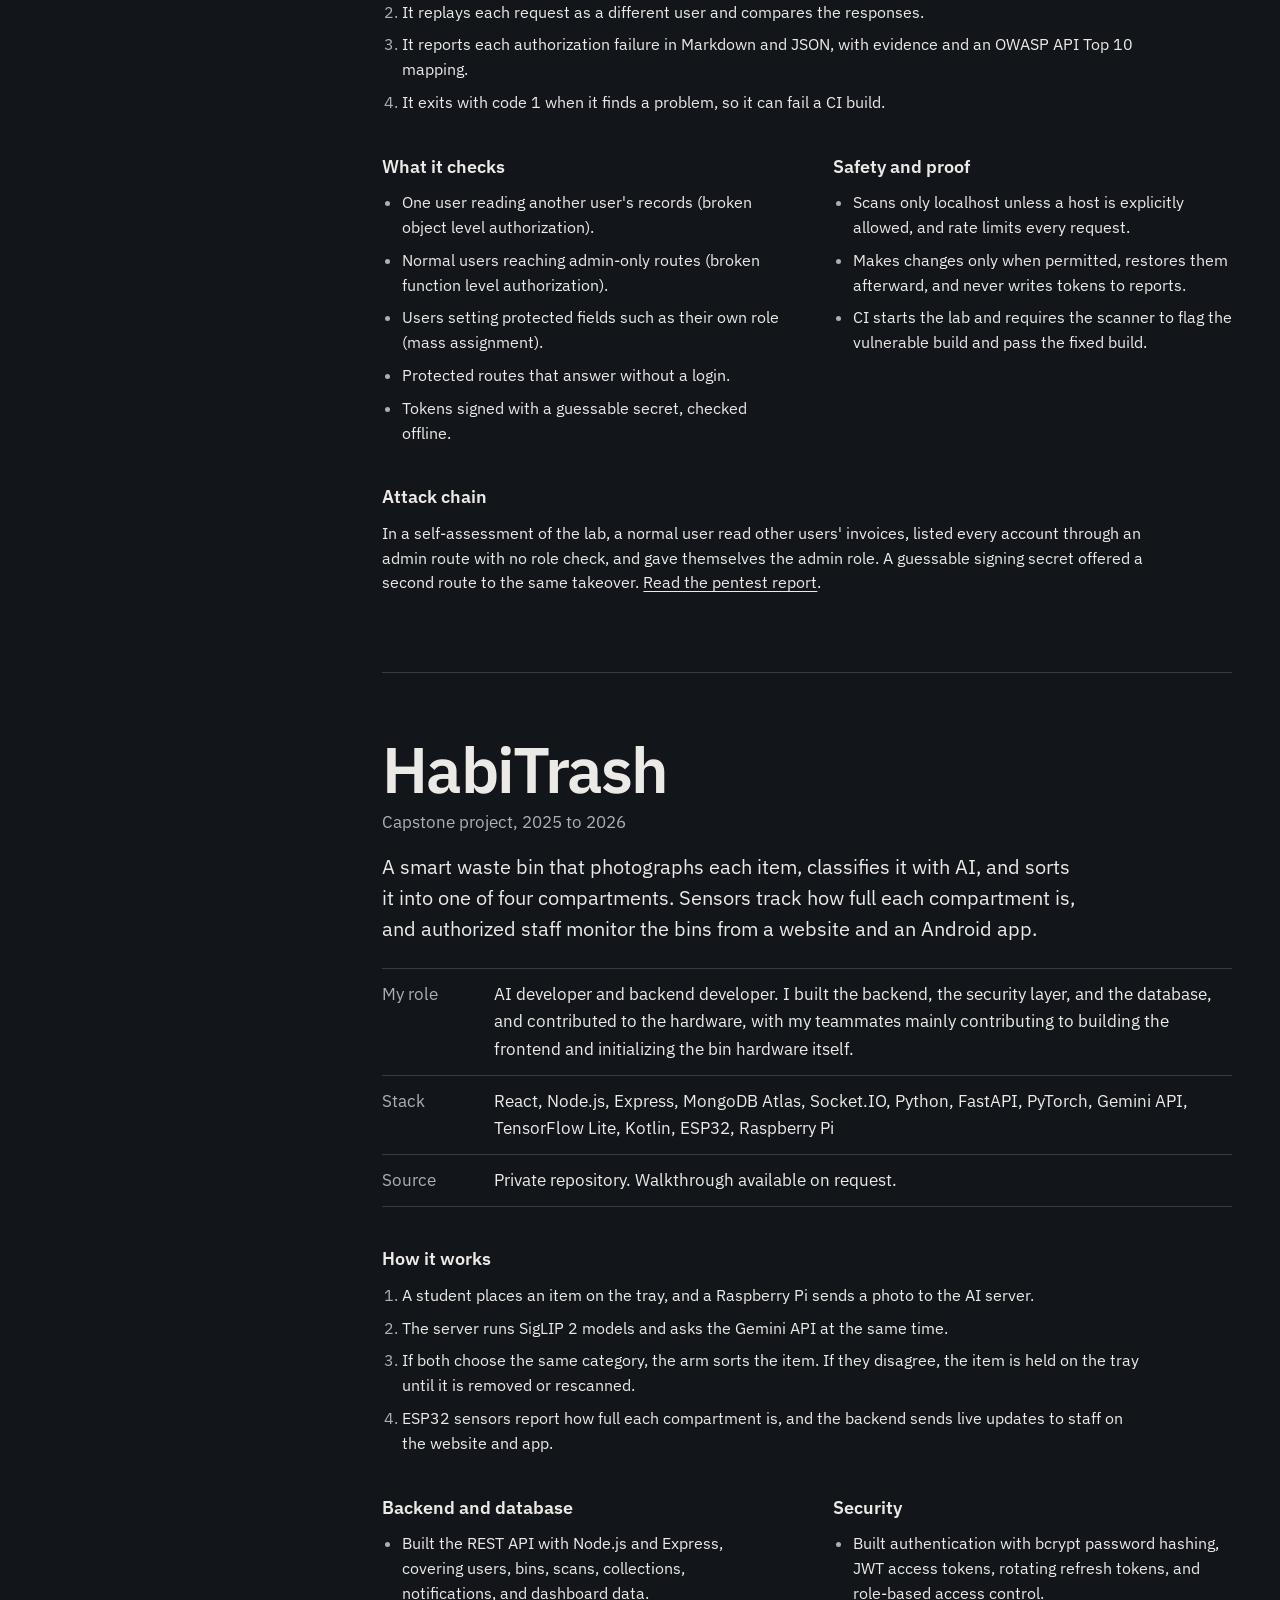
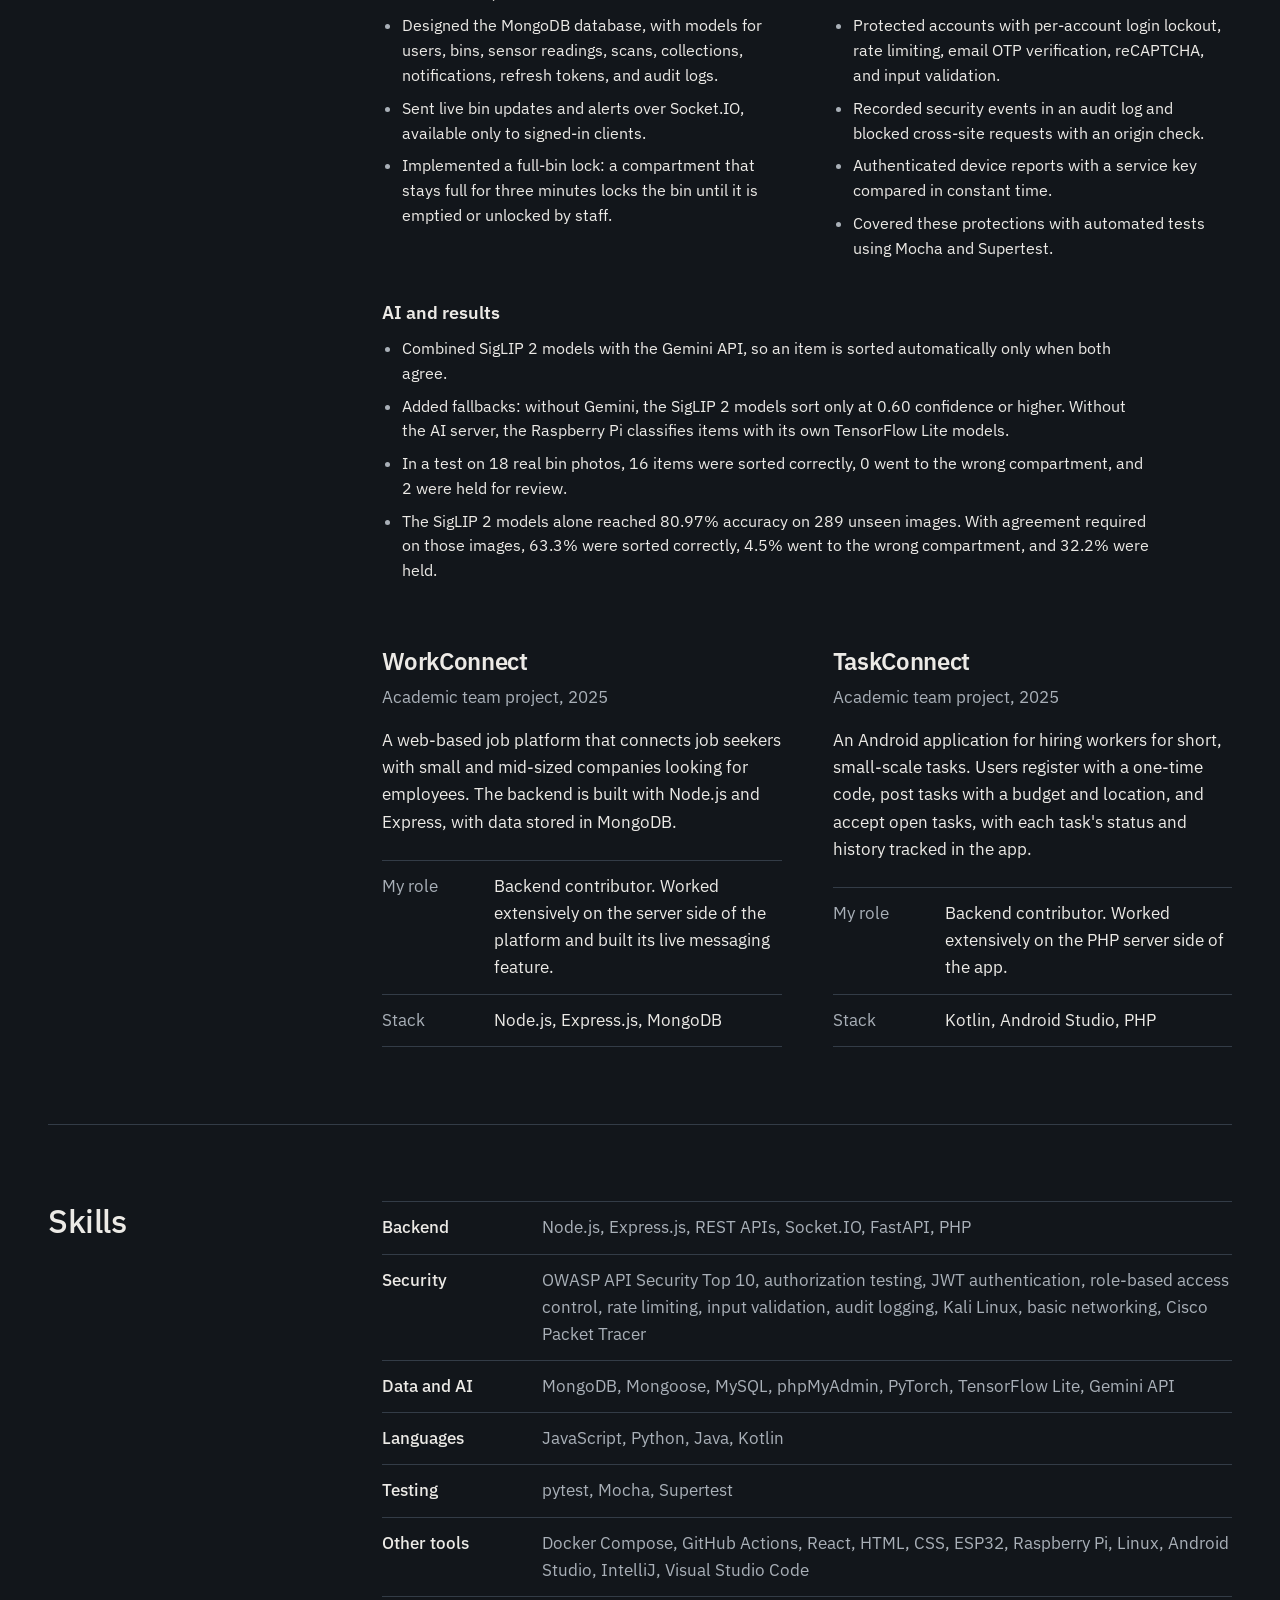
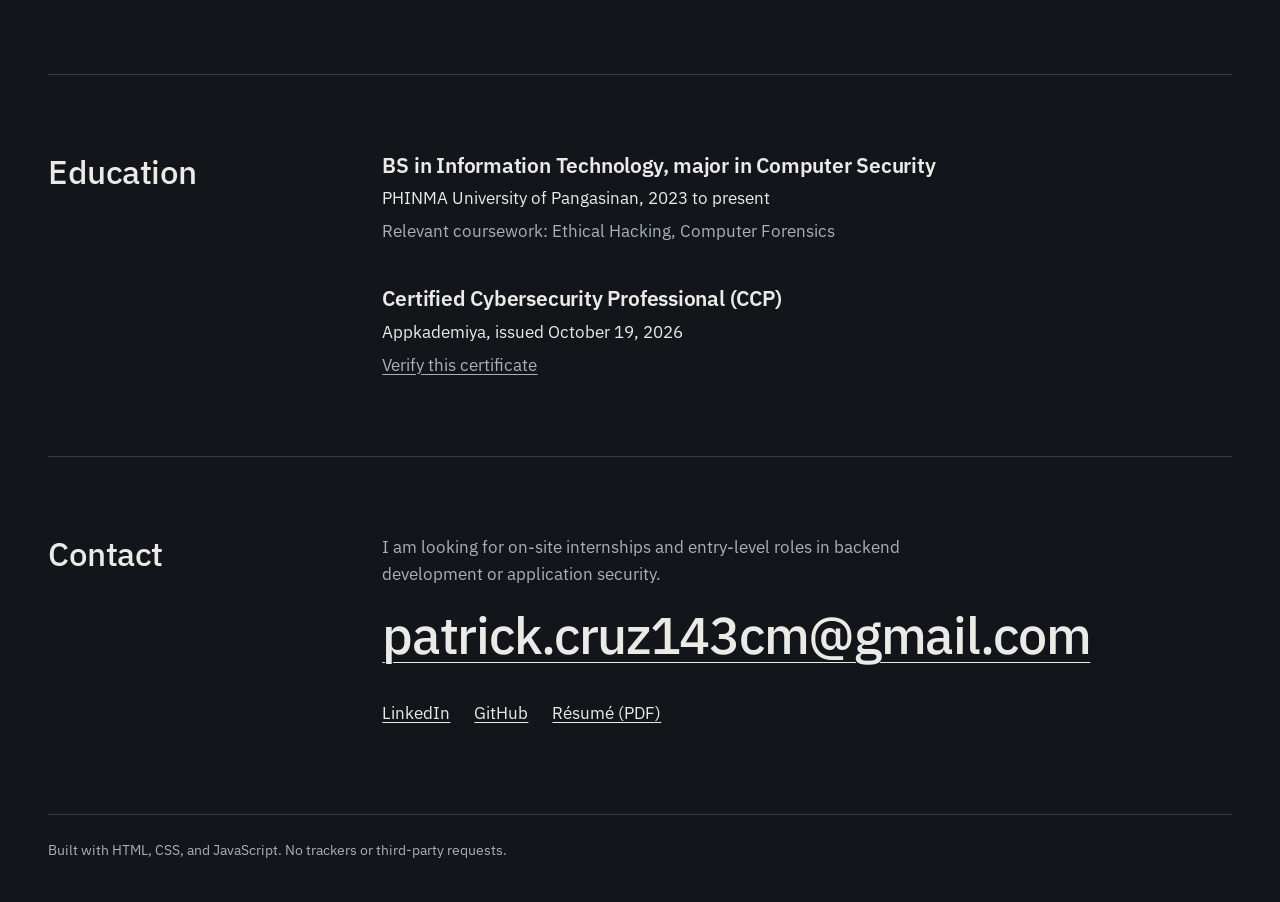
==== commit 5ba54bad: "Restore black-shirt portrait Co-Authored-By: Claude Opus 5.5 <noreply@anthropic.com>" ====
--- a/index.html
+++ b/index.html
@@ -40,7 +40,7 @@
         <section id="top" class="hero page">
             <div class="hero-top">
                 <h1 class="hero-name">Patrick Cruz</h1>
-                <img class="hero-photo" src="assets/img/patrick-cruz.jpg" width="586" height="586" alt="Portrait of Patrick Cruz">
+                <img class="hero-photo" src="assets/img/patrick-cruz.jpg" width="391" height="391" alt="Portrait of Patrick Cruz">
             </div>
 
             <div class="hero-grid">
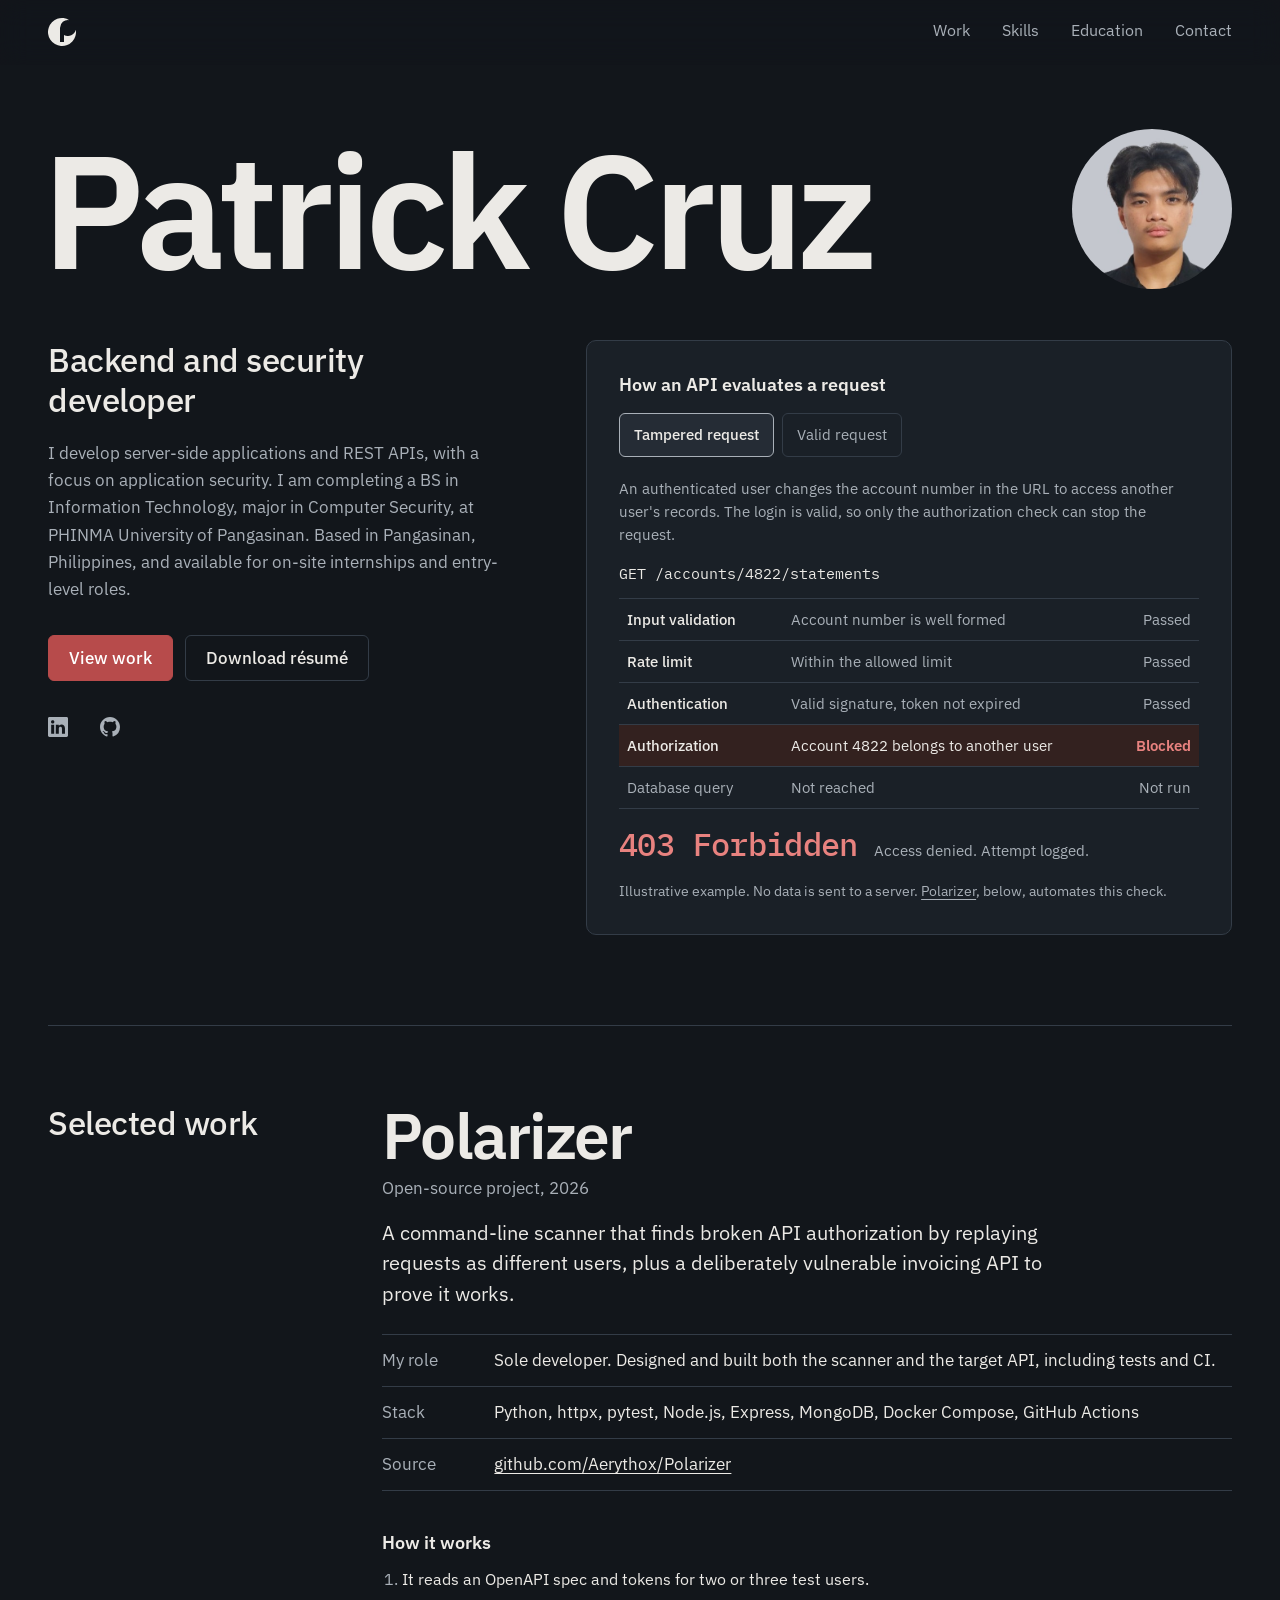
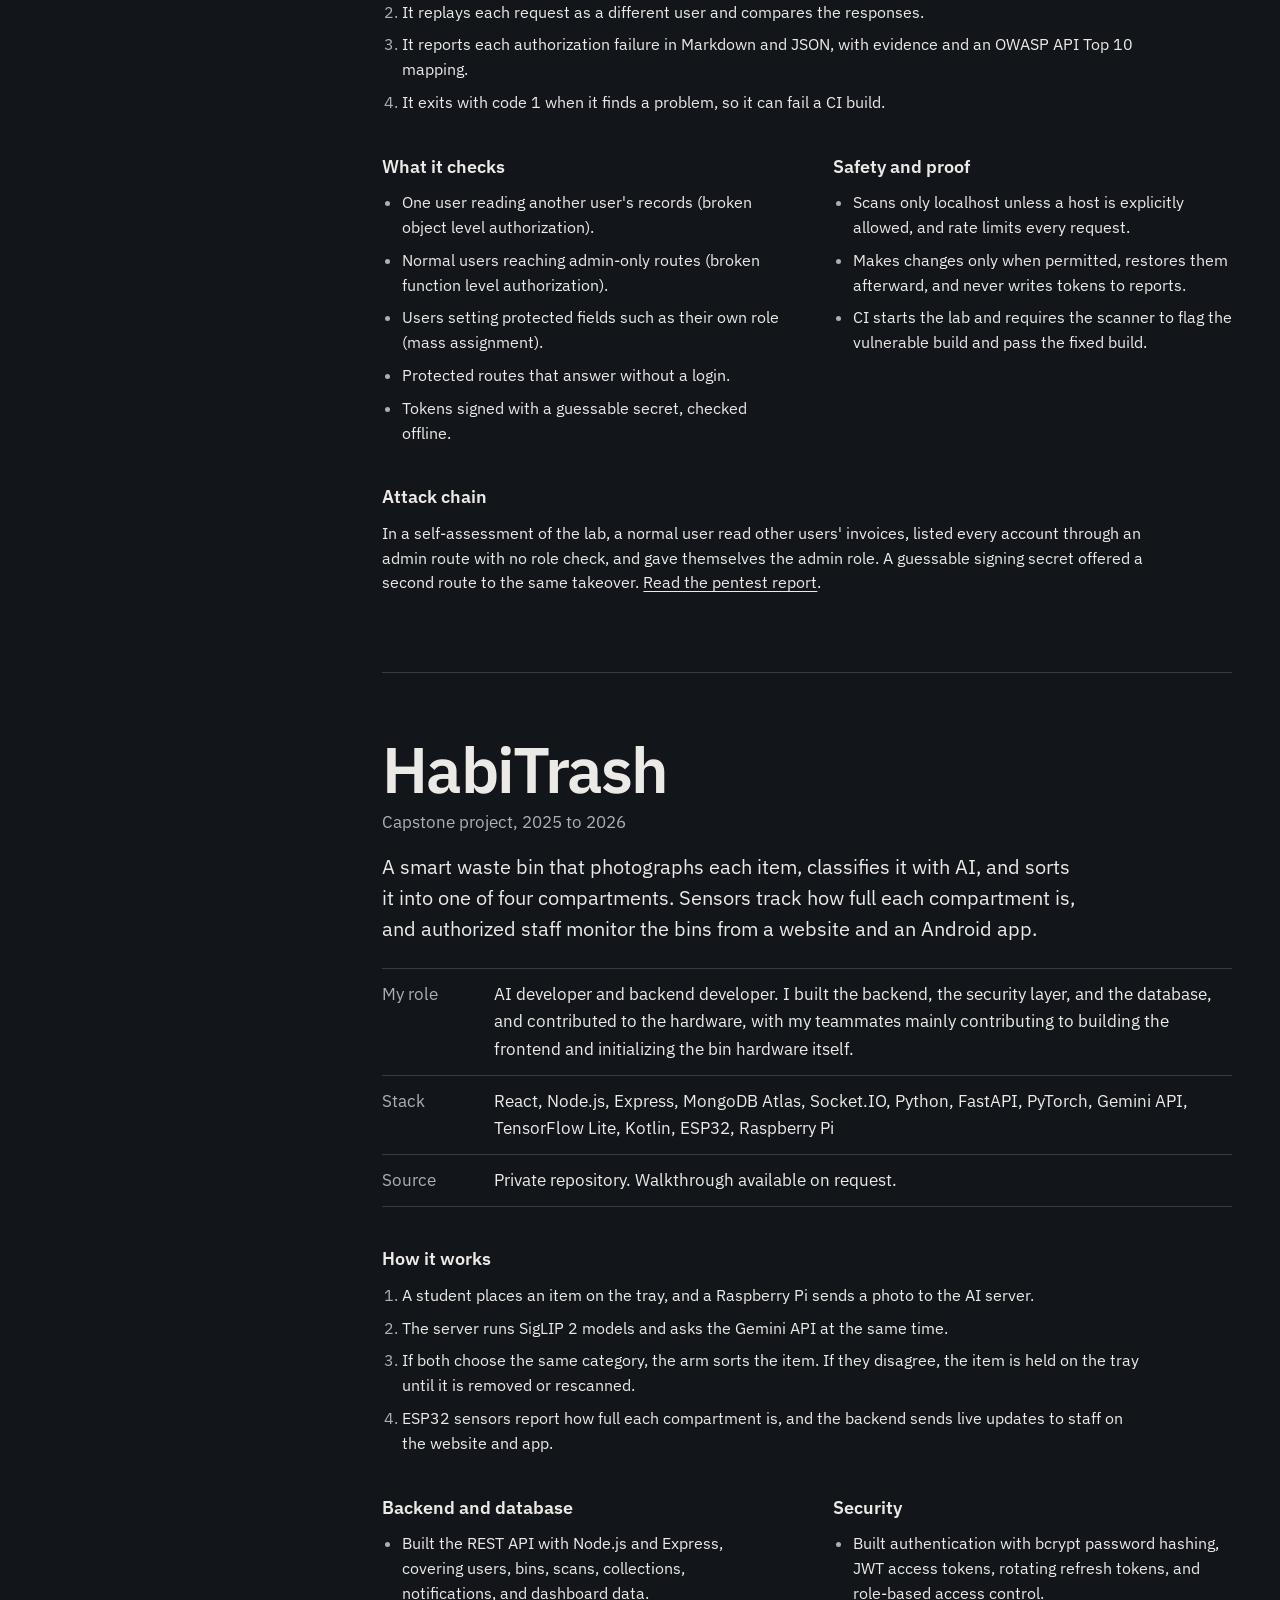
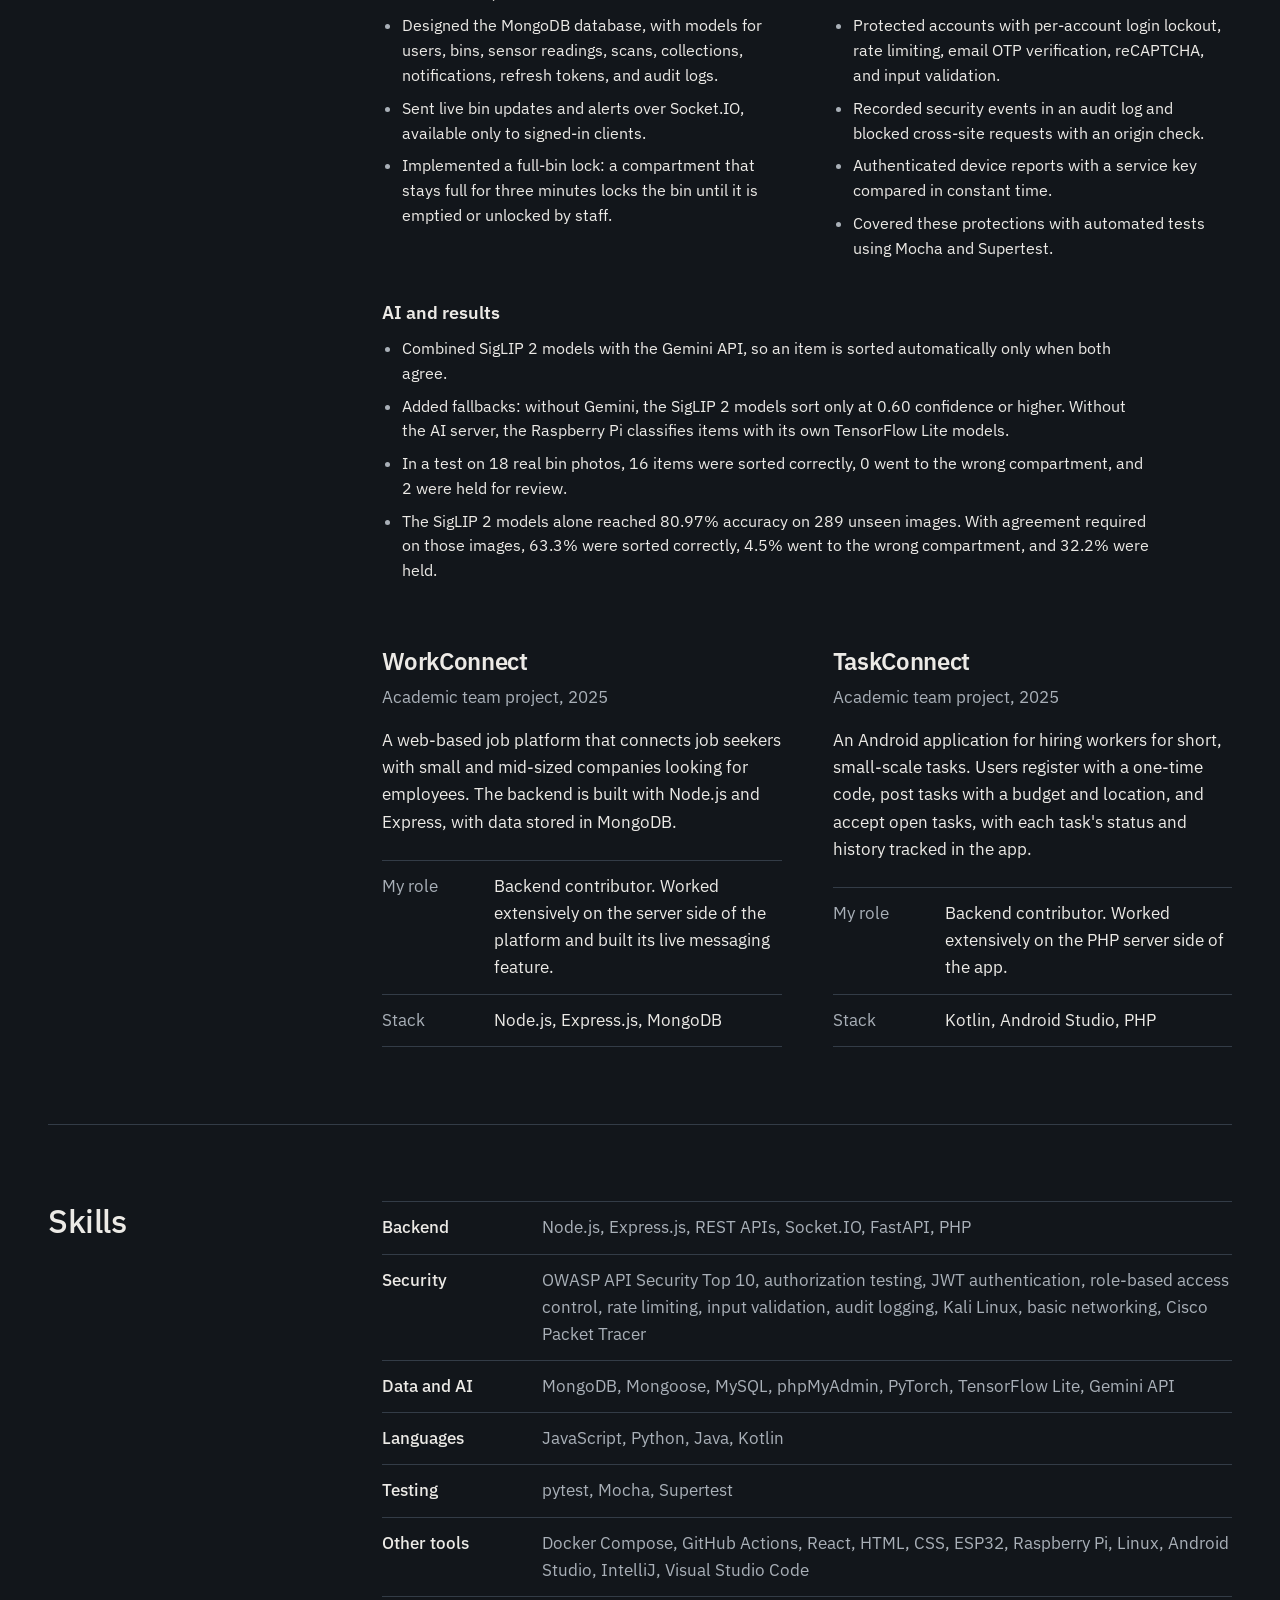
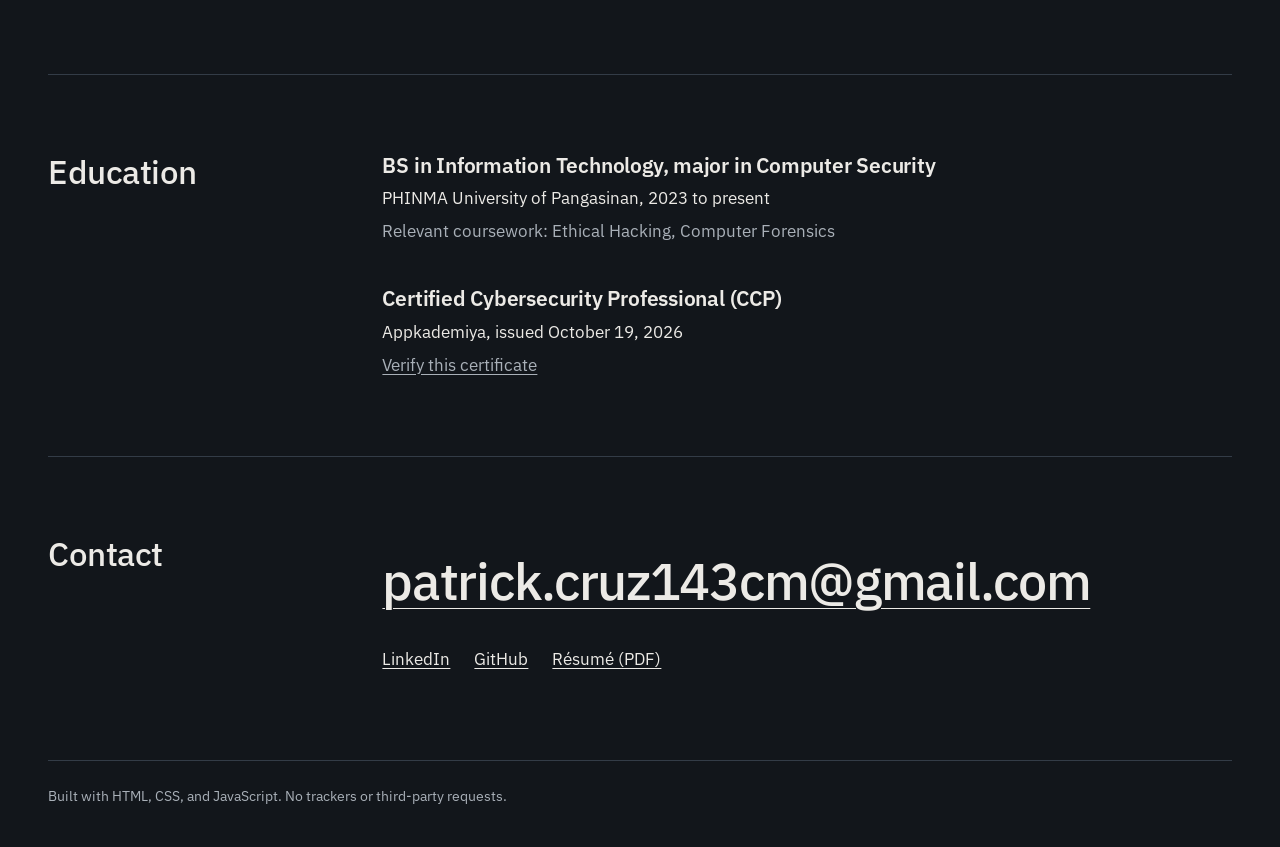
==== commit a2dd9283: "Update index.html Updated some personal info" ====
--- a/index.html
+++ b/index.html
@@ -269,7 +269,6 @@
         <section id="contact" class="section page" aria-labelledby="contact-title">
             <h2 id="contact-title" class="section-title">Contact</h2>
             <div class="section-body">
-                <p class="contact-intro">I am looking for on-site internships and entry-level roles in backend development or application security.</p>
                 <p class="contact-email"><a href="mailto:patrick.cruz143cm@gmail.com">patrick.cruz143cm@gmail.com</a></p>
                 <ul class="contact-links">
                     <li><a href="https://www.linkedin.com/in/cruz-patrick0921/" rel="noopener">LinkedIn</a></li>
